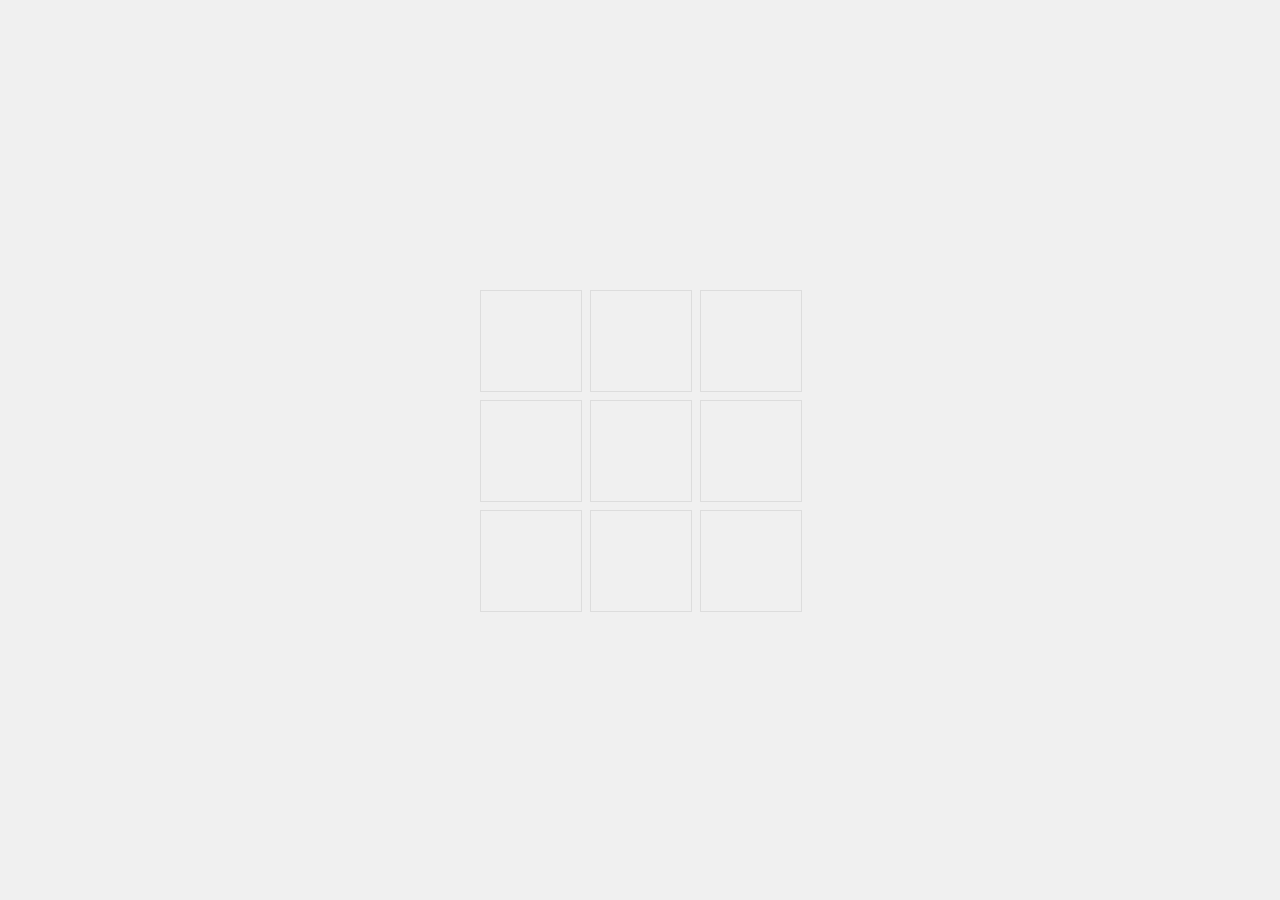
==== index.html @ a3029e69 "Rename xoxo.html to index.html" ====
<!DOCTYPE html>
<html lang="en">
<head>
    <meta charset="UTF-8">
    <meta name="viewport" content="width=device-width, initial-scale=1.0">
    <title>XOXO Game</title>
    <style>
        body {
            font-family: Arial, sans-serif;
            display: flex;
            justify-content: center;
            align-items: center;
            height: 100vh;
            margin: 0;
            background-color: #f0f0f0;
        }
        .game {
            display: grid;
            grid-template-columns: repeat(3, 100px);
            grid-template-rows: repeat(3, 100px);
            gap: 10px;
        }
        .box {
            display: flex;
            justify-content: center;
            align-items: center;
            width: 100px;
            height: 100px;
            font-size: 24px;
            font-weight: bold;
            cursor: pointer;
            border: 1px solid #ddd;
            transition: background-color 0.3s;
        }
        .box:hover {
            background-color: #e0e0e0;
        }
    </style>
</head>
<body>
    <div class="game"></div>
    <script>
        const game = document.querySelector('.game');
        let player = 'X';
        let moves = 0;

        function drawBoard() {
            for (let i = 0; i < 9; i++) {
                const box = document.createElement('div');
                box.classList.add('box');
                box.setAttribute('id', `box${i + 1}`);
                box.addEventListener('click', handleMove);
                game.appendChild(box);
            }
        }

        function handleMove(e) {
            const box = e.target;
            if (box.textContent === '') {
                box.textContent = player;
                moves++;
                checkWinner();
                player = player === 'X' ? 'O' : 'X';
            }
        }

        function checkWinner() {
            const lines = [
                [0, 1, 2],
                [3, 4, 5],
                [6, 7, 8],
                [0, 3, 6],
                [1, 4, 7],
                [2, 5, 8],
                [0, 4, 8],
                [2, 4, 6]
            ];

            for (let line of lines) {
                const [a, b, c] = line;
                const boxA = document.getElementById(`box${a + 1}`);
                const boxB = document.getElementById(`box${b + 1}`);
                const boxC = document.getElementById(`box${c + 1}`);

                if (boxA.textContent && boxA.textContent === boxB.textContent && boxA.textContent === boxC.textContent) {
                    alert(`Player ${boxA.textContent} wins!`);
                    game.style.pointerEvents = 'none';
                    break;
                }
            }

            if (moves === 9) {
                alert('It\'s a tie!');
                game.style.pointerEvents = 'none';
            }
        }

        drawBoard();
    </script>
</body>
</html>
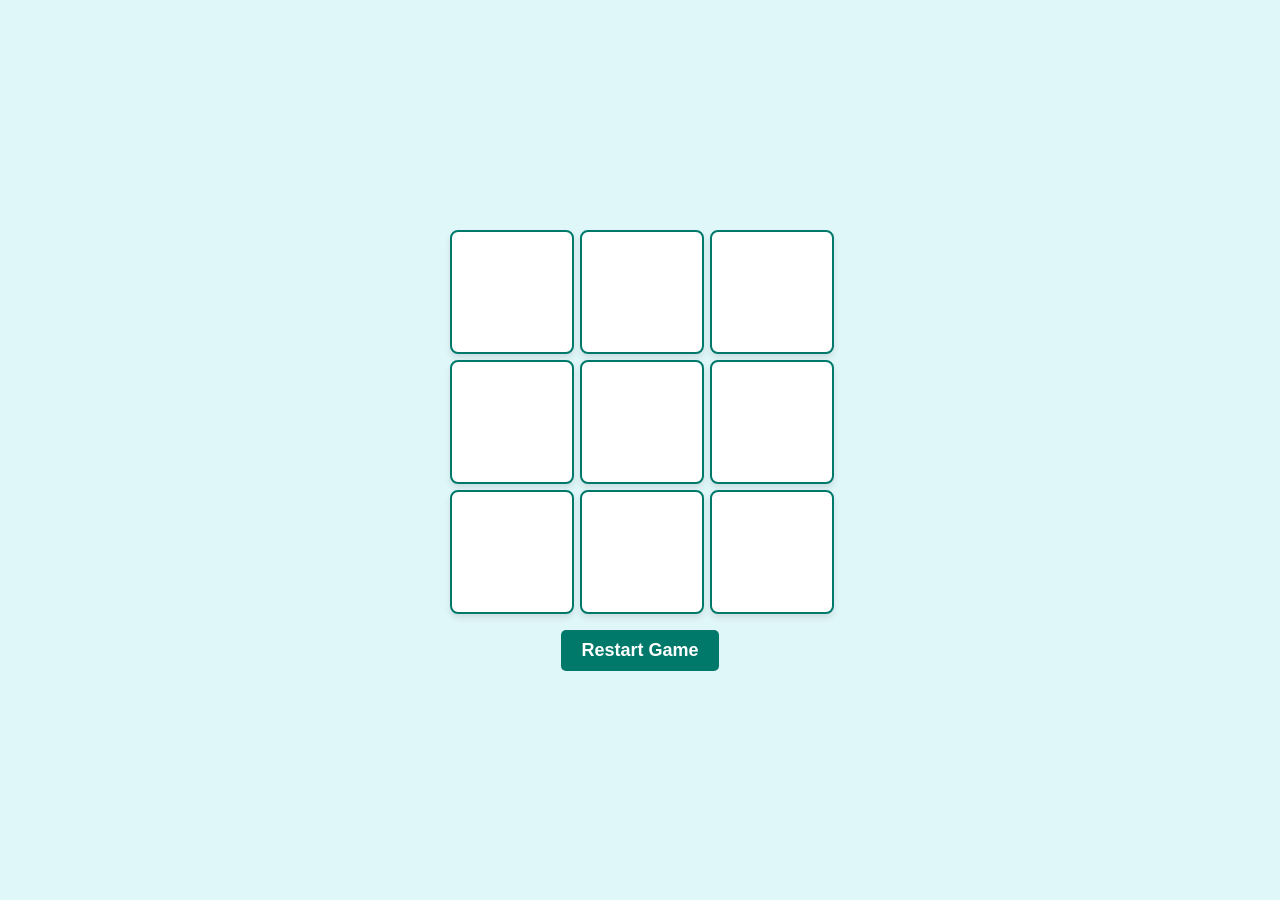
==== commit 5f8addd7: "edit and modify" ====
--- a/index.html
+++ b/index.html
@@ -8,37 +8,61 @@
         body {
             font-family: Arial, sans-serif;
             display: flex;
+            flex-direction: column;
             justify-content: center;
             align-items: center;
             height: 100vh;
             margin: 0;
-            background-color: #f0f0f0;
+            background-color: #e0f7fa;
         }
         .game {
             display: grid;
-            grid-template-columns: repeat(3, 100px);
-            grid-template-rows: repeat(3, 100px);
+            grid-template-columns: repeat(3, 120px);
+            grid-template-rows: repeat(3, 120px);
             gap: 10px;
+            margin-bottom: 20px;
         }
         .box {
             display: flex;
             justify-content: center;
             align-items: center;
-            width: 100px;
-            height: 100px;
-            font-size: 24px;
+            width: 120px;
+            height: 120px;
+            font-size: 48px;
             font-weight: bold;
             cursor: pointer;
-            border: 1px solid #ddd;
+            border: 2px solid #00796b;
+            background-color: #ffffff;
+            border-radius: 8px;
+            transition: background-color 0.3s, transform 0.3s;
+            box-shadow: 0 4px 6px rgba(0, 0, 0, 0.1);
+        }
+        .box:hover {
+            background-color: #b2dfdb;
+            transform: scale(1.05);
+        }
+        .box:active {
+            transform: scale(0.95);
+        }
+        .restart-btn {
+            padding: 10px 20px;
+            font-size: 18px;
+            font-weight: bold;
+            color: #ffffff;
+            background-color: #00796b;
+            border: none;
+            border-radius: 5px;
+            cursor: pointer;
             transition: background-color 0.3s;
         }
-        .box:hover {
-            background-color: #e0e0e0;
+        .restart-btn:hover {
+            background-color: #004d40;
         }
     </style>
 </head>
 <body>
     <div class="game"></div>
+    <button class="restart-btn" onclick="restartGame()">Restart Game</button>
     <script>
         const game = document.querySelector('.game');
         let player = 'X';
@@ -85,7 +109,7 @@
                 if (boxA.textContent && boxA.textContent === boxB.textContent && boxA.textContent === boxC.textContent) {
                     alert(`Player ${boxA.textContent} wins!`);
                     game.style.pointerEvents = 'none';
-                    break;
+                    return;
                 }
             }
 
@@ -95,6 +119,14 @@
             }
         }
 
+        function restartGame() {
+            const boxes = document.querySelectorAll('.box');
+            boxes.forEach(box => box.textContent = '');
+            game.style.pointerEvents = 'auto';
+            moves = 0;
+            player = 'X';
+        }
+
         drawBoard();
     </script>
 </body>
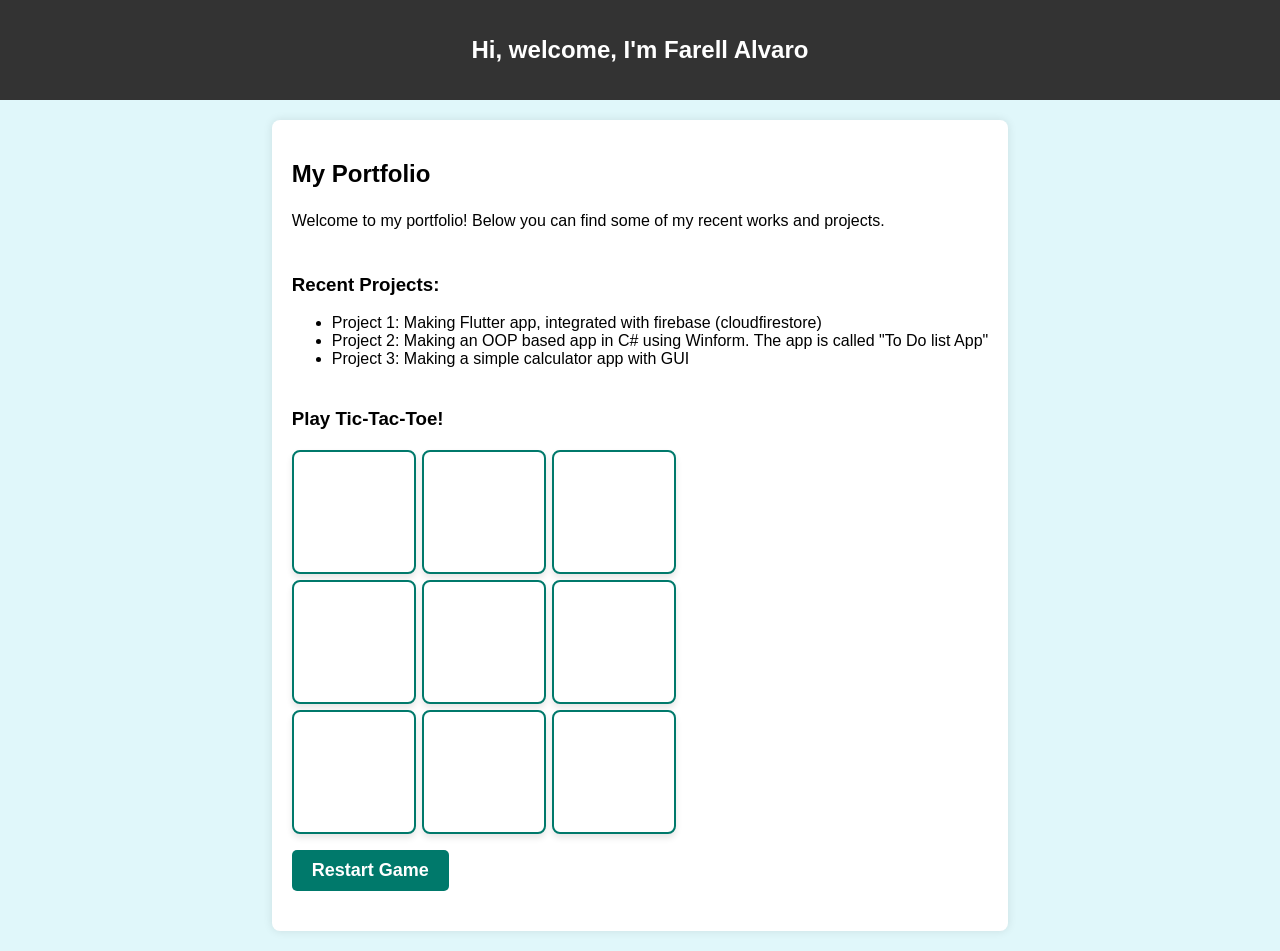
==== commit 9a2867f1: "Update index.html" ====
--- a/index.html
+++ b/index.html
@@ -1,27 +1,61 @@
 <!DOCTYPE html>
 <html lang="en">
+
 <head>
     <meta charset="UTF-8">
     <meta name="viewport" content="width=device-width, initial-scale=1.0">
-    <title>XOXO Game</title>
+    <title>Portofolio Farell Alvaro - Github.io</title>
     <style>
         body {
             font-family: Arial, sans-serif;
+            background-color: #e0f7fa;
+            margin: 0;
+            padding: 0;
             display: flex;
             flex-direction: column;
+            align-items: center;
             justify-content: center;
-            align-items: center;
-            height: 100vh;
-            margin: 0;
-            background-color: #e0f7fa;
+            min-height: 100vh;
         }
+
+        header {
+            background-color: #333;
+            color: #fff;
+            width: 100%;
+            text-align: center;
+            padding: 20px 0;
+        }
+
+        .container {
+            max-width: 800px;
+            margin: 20px auto;
+            padding: 20px;
+            background-color: #fff;
+            border-radius: 8px;
+            box-shadow: 0 0 10px rgba(0, 0, 0, 0.1);
+        }
+
+        h1 {
+            font-size: 24px;
+        }
+
+        p {
+            font-size: 16px;
+            line-height: 1.6;
+        }
+
+        h3 {
+            margin-top: 40px;
+        }
+
         .game {
             display: grid;
             grid-template-columns: repeat(3, 120px);
             grid-template-rows: repeat(3, 120px);
             gap: 10px;
-            margin-bottom: 20px;
+            margin: 20px 0;
         }
+
         .box {
             display: flex;
             justify-content: center;
@@ -37,13 +71,16 @@
             transition: background-color 0.3s, transform 0.3s;
             box-shadow: 0 4px 6px rgba(0, 0, 0, 0.1);
         }
+
         .box:hover {
             background-color: #b2dfdb;
             transform: scale(1.05);
         }
+
         .box:active {
             transform: scale(0.95);
         }
+
         .restart-btn {
             padding: 10px 20px;
             font-size: 18px;
@@ -54,15 +91,36 @@
             border-radius: 5px;
             cursor: pointer;
             transition: background-color 0.3s;
+            margin-bottom: 20px;
         }
+
         .restart-btn:hover {
             background-color: #004d40;
         }
     </style>
 </head>
+
 <body>
-    <div class="game"></div>
-    <button class="restart-btn" onclick="restartGame()">Restart Game</button>
+    <header>
+        <h1>Hi, welcome, I'm Farell Alvaro</h1>
+    </header>
+
+    <div class="container">
+        <h2>My Portfolio</h2>
+        <p>Welcome to my portfolio! Below you can find some of my recent works and projects.</p>
+        <h3>Recent Projects:</h3>
+        <ul>
+            <li>Project 1: Making Flutter app, integrated with firebase (cloudfirestore)</li>
+            <li>Project 2: Making an OOP based app in C# using Winform. The app is called "To Do list App"</li>
+            <li>Project 3: Making a simple calculator app with GUI</li>
+            <!-- Add more projects as needed -->
+        </ul>
+
+        <h3>Play Tic-Tac-Toe!</h3>
+        <div class="game"></div>
+        <button class="restart-btn" onclick="restartGame()">Restart Game</button>
+    </div>
+
     <script>
         const game = document.querySelector('.game');
         let player = 'X';
@@ -130,4 +188,5 @@
         drawBoard();
     </script>
 </body>
+
 </html>
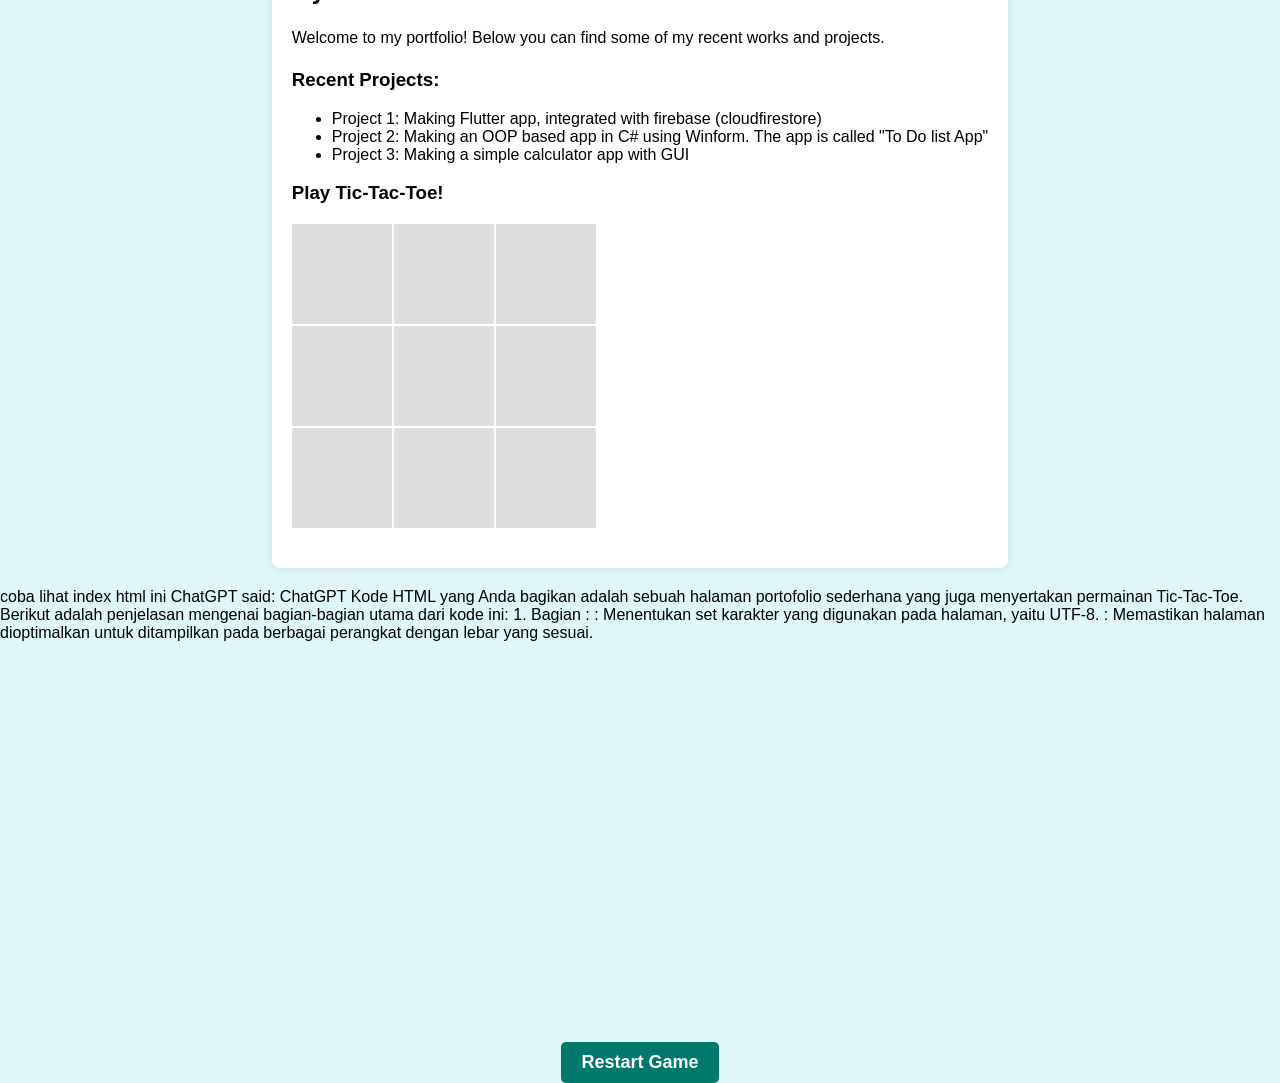
==== commit d4758812: "Update index.html" ====
--- a/index.html
+++ b/index.html
@@ -1,61 +1,200 @@
 <!DOCTYPE html>
 <html lang="en">
-
 <head>
     <meta charset="UTF-8">
     <meta name="viewport" content="width=device-width, initial-scale=1.0">
-    <title>Portofolio Farell Alvaro - Github.io</title>
+    <title>Portofolio Farell Alvaro</title>
     <style>
         body {
             font-family: Arial, sans-serif;
-            background-color: #e0f7fa;
             margin: 0;
             padding: 0;
-            display: flex;
-            flex-direction: column;
-            align-items: center;
-            justify-content: center;
-            min-height: 100vh;
-        }
-
+            background-color: #f0f0f0;
+        }
         header {
             background-color: #333;
             color: #fff;
-            width: 100%;
             text-align: center;
             padding: 20px 0;
         }
-
         .container {
             max-width: 800px;
             margin: 20px auto;
             padding: 20px;
             background-color: #fff;
             border-radius: 8px;
-            box-shadow: 0 0 10px rgba(0, 0, 0, 0.1);
-        }
-
+            box-shadow: 0 0 10px rgba(0,0,0,0.1);
+        }
         h1 {
             font-size: 24px;
         }
-
         p {
             font-size: 16px;
             line-height: 1.6;
         }
-
-        h3 {
-            margin-top: 40px;
-        }
-
+        #board {
+            display: grid;
+            grid-template-columns: repeat(3, 100px);
+            grid-gap: 2px;
+            margin: 20px auto;
+        }
+        .cell {
+            width: 100px;
+            height: 100px;
+            background-color: #ddd;
+            display: flex;
+            justify-content: center;
+            align-items: center;
+            font-size: 36px;
+            cursor: pointer;
+        }
+        .cell:hover {
+            background-color: #ccc;
+        }
+    </style>
+</head>
+<body>
+    <header>
+        <h1>Hi, welcome, I'm Farell Alvaro</h1>
+    </header>
+    <div class="container">
+        <h2>My Portfolio</h2>
+        <p>Welcome to my portfolio! Below you can find some of my recent works and projects.</p>
+        <h3>Recent Projects:</h3>
+        <ul>
+            <li>Project 1: Making Flutter app, integrated with firebase (cloudfirestore)</li>
+            <li>Project 2: Making an OOP based app in C# using Winform. The app is called "To Do list App"</li>
+            <li>Project 3: Making a simple calculator app with GUI</li>
+            <!-- Add more projects as needed -->
+        </ul>
+        <h3>Play Tic-Tac-Toe!</h3>
+        <div id="board">
+            <div class="cell" onclick="move(0)"></div>
+            <div class="cell" onclick="move(1)"></div>
+            <div class="cell" onclick="move(2)"></div>
+            <div class="cell" onclick="move(3)"></div>
+            <div class="cell" onclick="move(4)"></div>
+            <div class="cell" onclick="move(5)"></div>
+            <div class="cell" onclick="move(6)"></div>
+            <div class="cell" onclick="move(7)"></div>
+            <div class="cell" onclick="move(8)"></div>
+        </div>
+    </div>
+
+    <script>
+        let currentPlayer = 'X';
+        let cells = document.querySelectorAll('.cell');
+        let gameOver = false;
+
+        function move(cellIndex) {
+            if (!gameOver && !cells[cellIndex].innerHTML) {
+                cells[cellIndex].innerHTML = currentPlayer;
+                if (checkWinner(currentPlayer)) {
+                    gameOver = true;
+                    setTimeout(() => {
+                        alert(currentPlayer + " wins!");
+                        resetBoard();
+                    }, 100);
+                    return;
+                }
+                if (checkDraw()) {
+                    gameOver = true;
+                    setTimeout(() => {
+                        alert("It's a draw!");
+                        resetBoard();
+                    }, 100);
+                    return;
+                }
+                currentPlayer = currentPlayer === 'X' ? 'O' : 'X';
+            }
+        }
+
+        function checkWinner(player) {
+            const winningCombinations = [
+                [0, 1, 2],
+                [3, 4, 5],
+                [6, 7, 8],
+                [0, 3, 6],
+                [1, 4, 7],
+                [2, 5, 8],
+                [0, 4, 8],
+                [2, 4, 6]
+            ];
+            return winningCombinations.some(combination => {
+                return combination.every(index => cells[index].innerHTML === player);
+            });
+        }
+
+        function checkDraw() {
+            return [...cells].every(cell => cell.innerHTML !== '');
+        }
+
+        function resetBoard() {
+            cells.forEach(cell => {
+                cell.innerHTML = '';
+            });
+            currentPlayer = 'X';
+            gameOver = false;
+        }
+    </script>
+</body>
+</html>
+ coba lihat index html ini
+ChatGPT said:
+ChatGPT
+Kode HTML yang Anda bagikan adalah sebuah halaman portofolio sederhana yang juga menyertakan permainan Tic-Tac-Toe. Berikut adalah penjelasan mengenai bagian-bagian utama dari kode ini:
+
+1. Bagian <head>:
+<meta charset="UTF-8">: Menentukan set karakter yang digunakan pada halaman, yaitu UTF-8.
+<meta name="viewport" content="width=device-width, initial-scale=1.0">: Memastikan halaman dioptimalkan untuk ditampilkan pada berbagai perangkat dengan lebar yang sesuai.
+<title>: Menetapkan judul dari halaman yang akan ditampilkan pada tab browser.
+<style>: Bagian ini mengandung CSS yang digunakan untuk mendesain tampilan halaman.
+2. Bagian <body>:
+<header>: Menampilkan judul utama halaman. Bagian ini memiliki latar belakang berwarna gelap (#333) dengan teks berwarna putih.
+<div class="container">: Wadah utama untuk konten portofolio, termasuk proyek-proyek terbaru dan permainan Tic-Tac-Toe.
+<h2> dan <h3>: Menampilkan subjudul dan daftar proyek.
+<p>: Menyediakan paragraf teks untuk mendeskripsikan konten halaman.
+<ul>: Digunakan untuk menampilkan daftar proyek yang telah diselesaikan.
+<div id="board">: Wadah untuk papan Tic-Tac-Toe. Papan ini terdiri dari 9 sel yang diatur menggunakan CSS Grid.
+3. Bagian Tic-Tac-Toe (JavaScript):
+Variabel dan Fungsi:
+let currentPlayer = 'X';: Menetapkan pemain saat ini (X atau O).
+let cells = document.querySelectorAll('.cell');: Mengambil semua elemen sel dalam papan Tic-Tac-Toe.
+let gameOver = false;: Menandai apakah permainan sudah selesai.
+function move(cellIndex): Mengatur logika ketika pemain melakukan gerakan. Jika tidak ada pemenang atau permainan tidak berakhir seri, pemain berganti giliran.
+function checkWinner(player): Mengecek apakah ada kombinasi pemenang yang terbentuk oleh pemain saat ini.
+function checkDraw(): Mengecek apakah semua sel sudah terisi tanpa ada pemenang, yang berarti permainan berakhir seri.
+function resetBoard(): Mengatur ulang papan setelah permainan berakhir.
+Kesimpulan:
+Portofolio: Halaman ini memuat bagian untuk memperkenalkan diri dan menampilkan proyek-proyek terbaru.
+Tic-Tac-Toe: Menyediakan interaksi permainan sederhana di dalam halaman yang memungkinkan pengguna untuk bermain Tic-Tac-Toe secara langsung.
+Secara keseluruhan, kode HTML ini sudah berfungsi dengan baik untuk membuat portofolio pribadi dengan tambahan interaktif berupa permainan Tic-Tac-Toe. Jika ada yang ingin dioptimalkan atau ditambahkan, Anda bisa menyesuaikan gaya CSS, memperbaiki logika permainan, atau menambahkan fitur lain seperti animasi atau lebih banyak proyek.
+
+You said:
+<!DOCTYPE html>
+<html lang="en">
+<head>
+    <meta charset="UTF-8">
+    <meta name="viewport" content="width=device-width, initial-scale=1.0">
+    <title>FarellAlva - Github.io</title>
+    <style>
+        body {
+            font-family: Arial, sans-serif;
+            display: flex;
+            flex-direction: column;
+            justify-content: center;
+            align-items: center;
+            height: 100vh;
+            margin: 0;
+            background-color: #e0f7fa;
+        }
         .game {
             display: grid;
             grid-template-columns: repeat(3, 120px);
             grid-template-rows: repeat(3, 120px);
             gap: 10px;
-            margin: 20px 0;
-        }
-
+            margin-bottom: 20px;
+        }
         .box {
             display: flex;
             justify-content: center;
@@ -71,16 +210,13 @@
             transition: background-color 0.3s, transform 0.3s;
             box-shadow: 0 4px 6px rgba(0, 0, 0, 0.1);
         }
-
         .box:hover {
             background-color: #b2dfdb;
             transform: scale(1.05);
         }
-
         .box:active {
             transform: scale(0.95);
         }
-
         .restart-btn {
             padding: 10px 20px;
             font-size: 18px;
@@ -91,36 +227,15 @@
             border-radius: 5px;
             cursor: pointer;
             transition: background-color 0.3s;
-            margin-bottom: 20px;
-        }
-
+        }
         .restart-btn:hover {
             background-color: #004d40;
         }
     </style>
 </head>
-
 <body>
-    <header>
-        <h1>Hi, welcome, I'm Farell Alvaro</h1>
-    </header>
-
-    <div class="container">
-        <h2>My Portfolio</h2>
-        <p>Welcome to my portfolio! Below you can find some of my recent works and projects.</p>
-        <h3>Recent Projects:</h3>
-        <ul>
-            <li>Project 1: Making Flutter app, integrated with firebase (cloudfirestore)</li>
-            <li>Project 2: Making an OOP based app in C# using Winform. The app is called "To Do list App"</li>
-            <li>Project 3: Making a simple calculator app with GUI</li>
-            <!-- Add more projects as needed -->
-        </ul>
-
-        <h3>Play Tic-Tac-Toe!</h3>
-        <div class="game"></div>
-        <button class="restart-btn" onclick="restartGame()">Restart Game</button>
-    </div>
-
+    <div class="game"></div>
+    <button class="restart-btn" onclick="restartGame()">Restart Game</button>
     <script>
         const game = document.querySelector('.game');
         let player = 'X';
@@ -130,7 +245,7 @@
             for (let i = 0; i < 9; i++) {
                 const box = document.createElement('div');
                 box.classList.add('box');
-                box.setAttribute('id', `box${i + 1}`);
+                box.setAttribute('id', box${i + 1});
                 box.addEventListener('click', handleMove);
                 game.appendChild(box);
             }
@@ -160,12 +275,12 @@
 
             for (let line of lines) {
                 const [a, b, c] = line;
-                const boxA = document.getElementById(`box${a + 1}`);
-                const boxB = document.getElementById(`box${b + 1}`);
-                const boxC = document.getElementById(`box${c + 1}`);
+                const boxA = document.getElementById(box${a + 1});
+                const boxB = document.getElementById(box${b + 1});
+                const boxC = document.getElementById(box${c + 1});
 
                 if (boxA.textContent && boxA.textContent === boxB.textContent && boxA.textContent === boxC.textContent) {
-                    alert(`Player ${boxA.textContent} wins!`);
+                    alert(Player ${boxA.textContent} wins!);
                     game.style.pointerEvents = 'none';
                     return;
                 }
@@ -188,5 +303,4 @@
         drawBoard();
     </script>
 </body>
-
 </html>
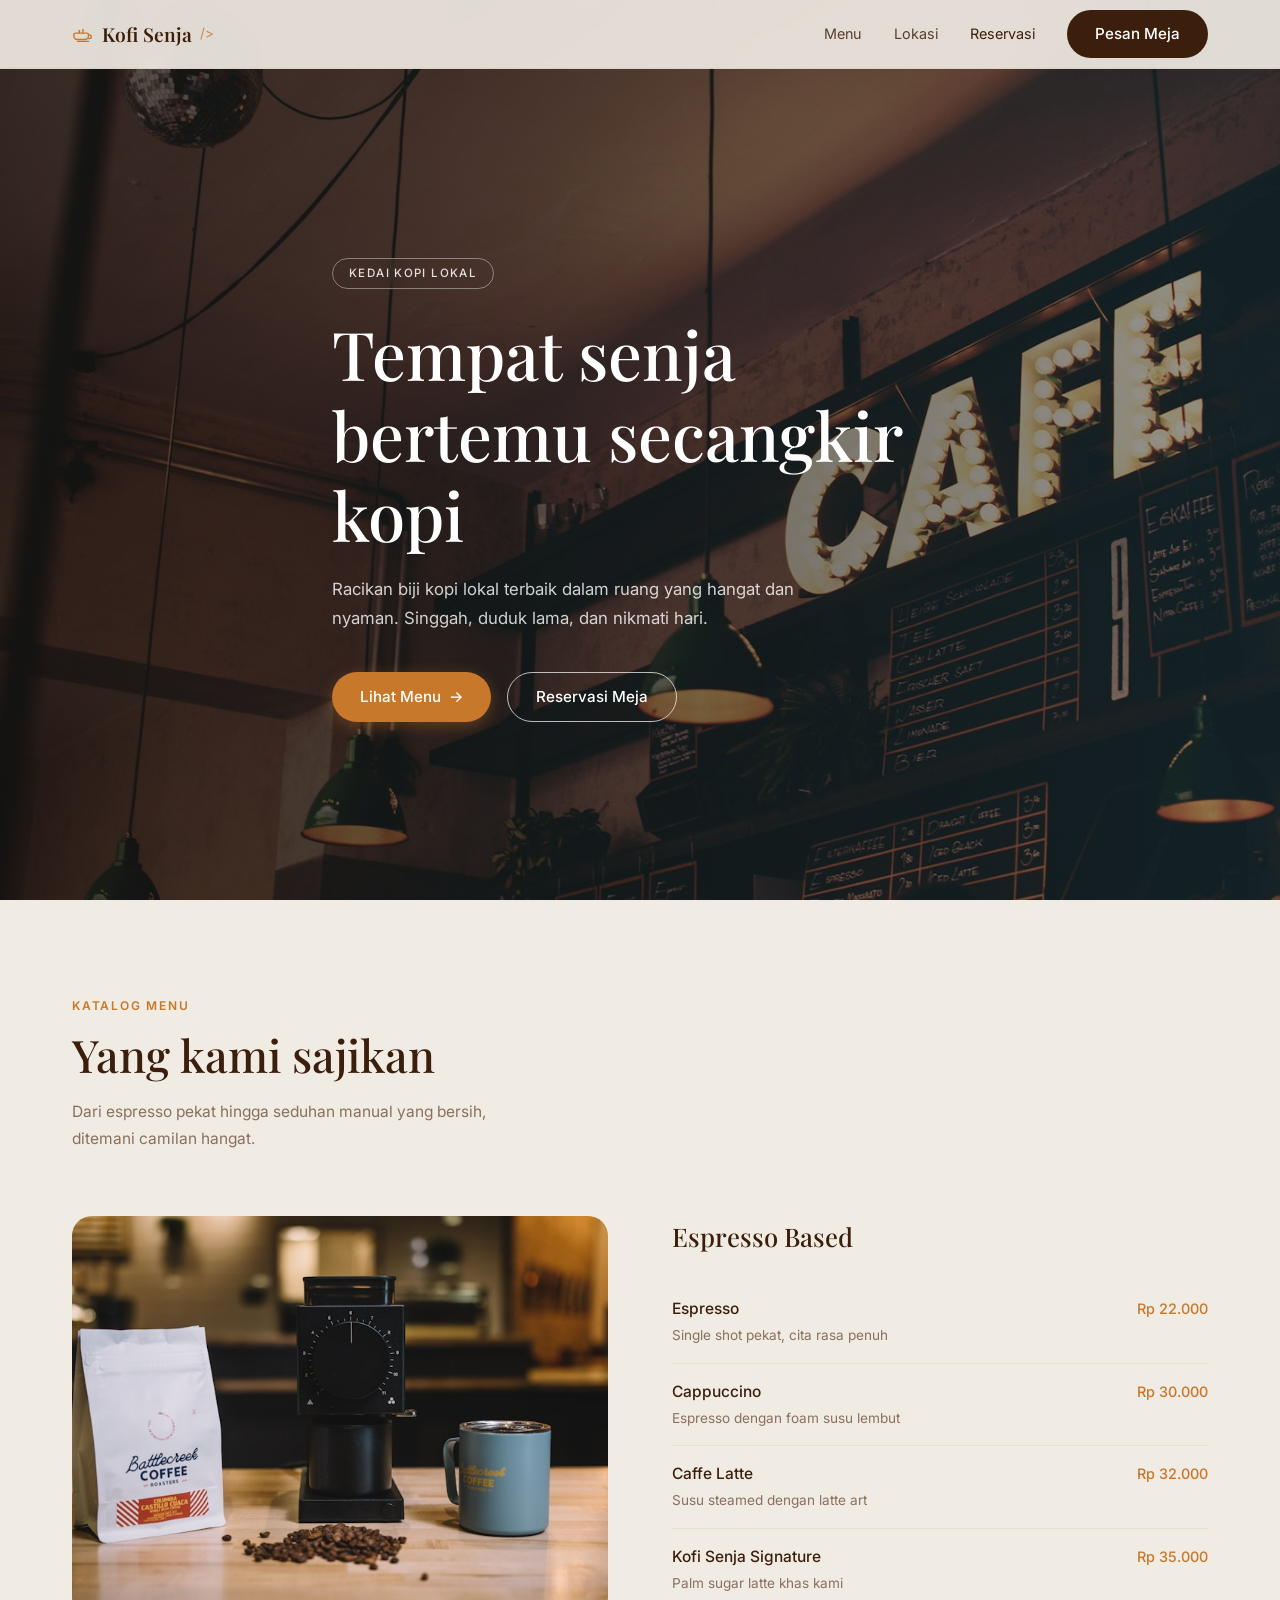
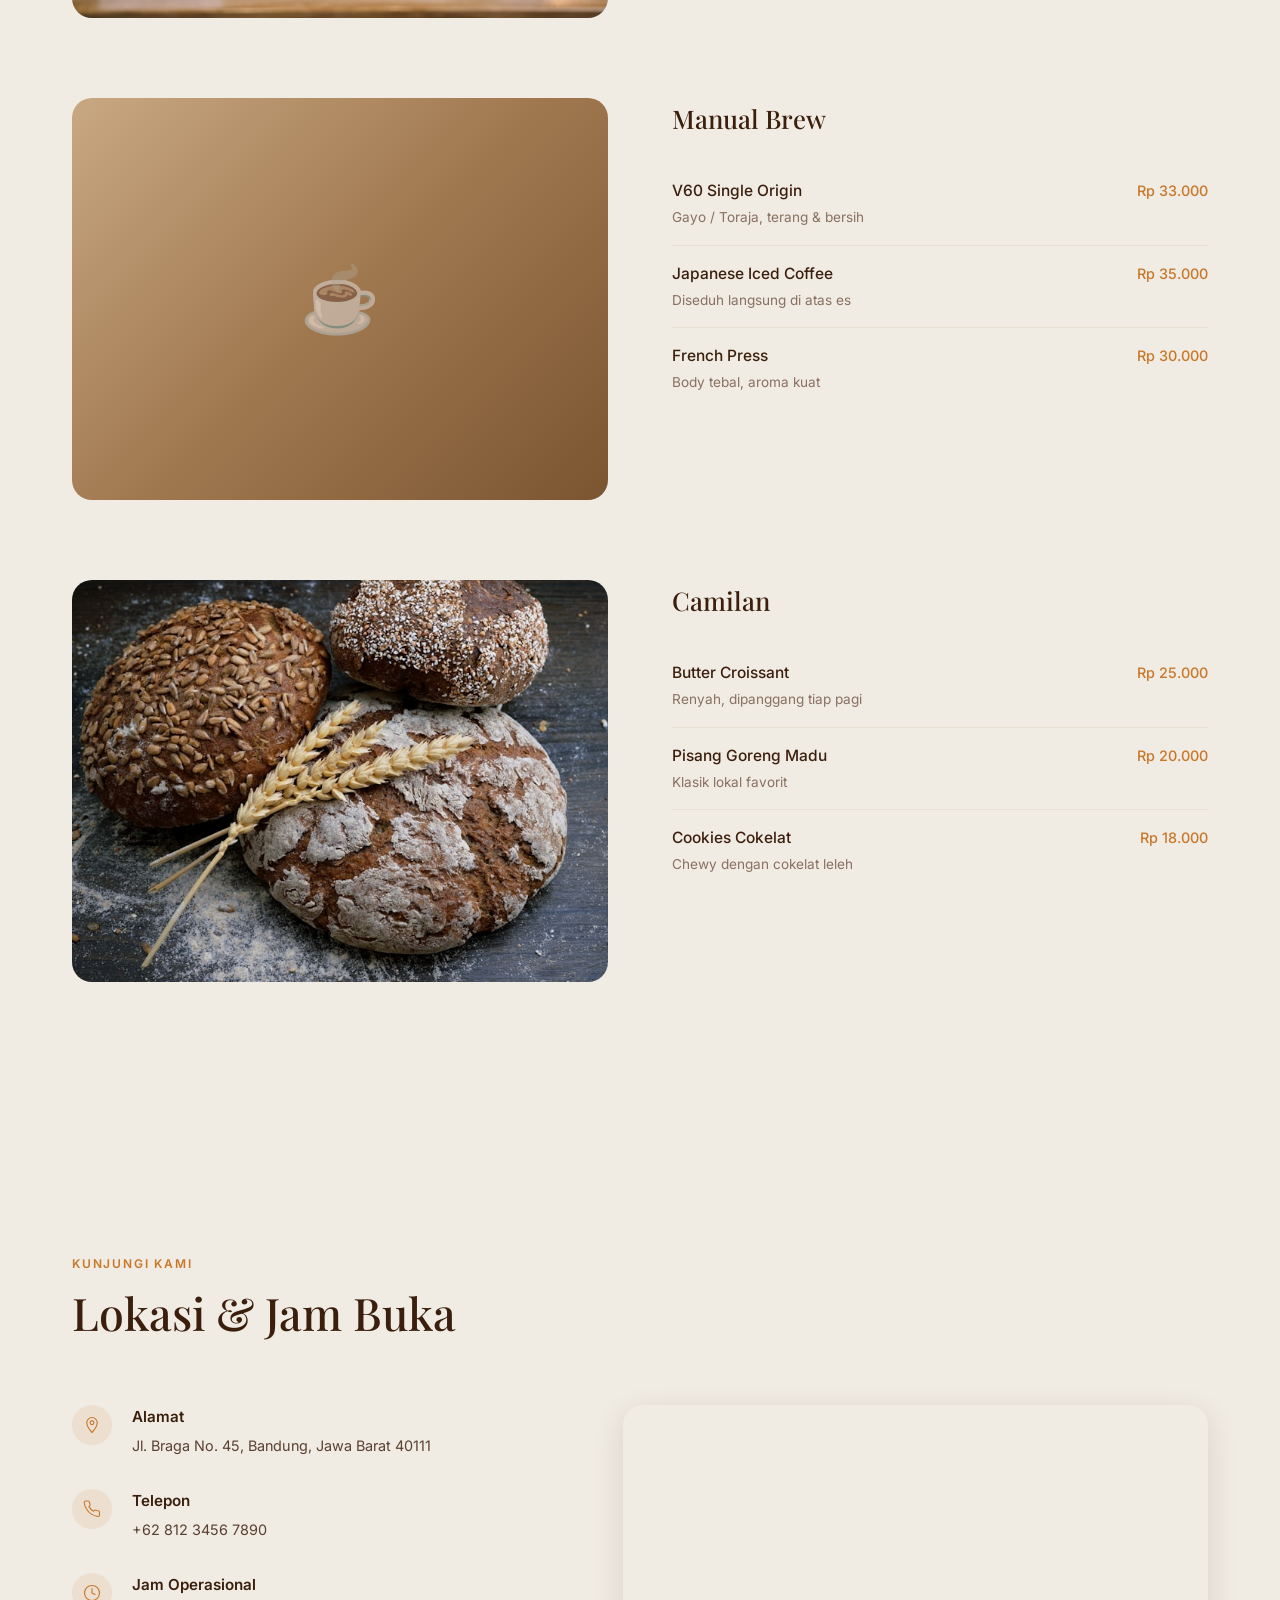
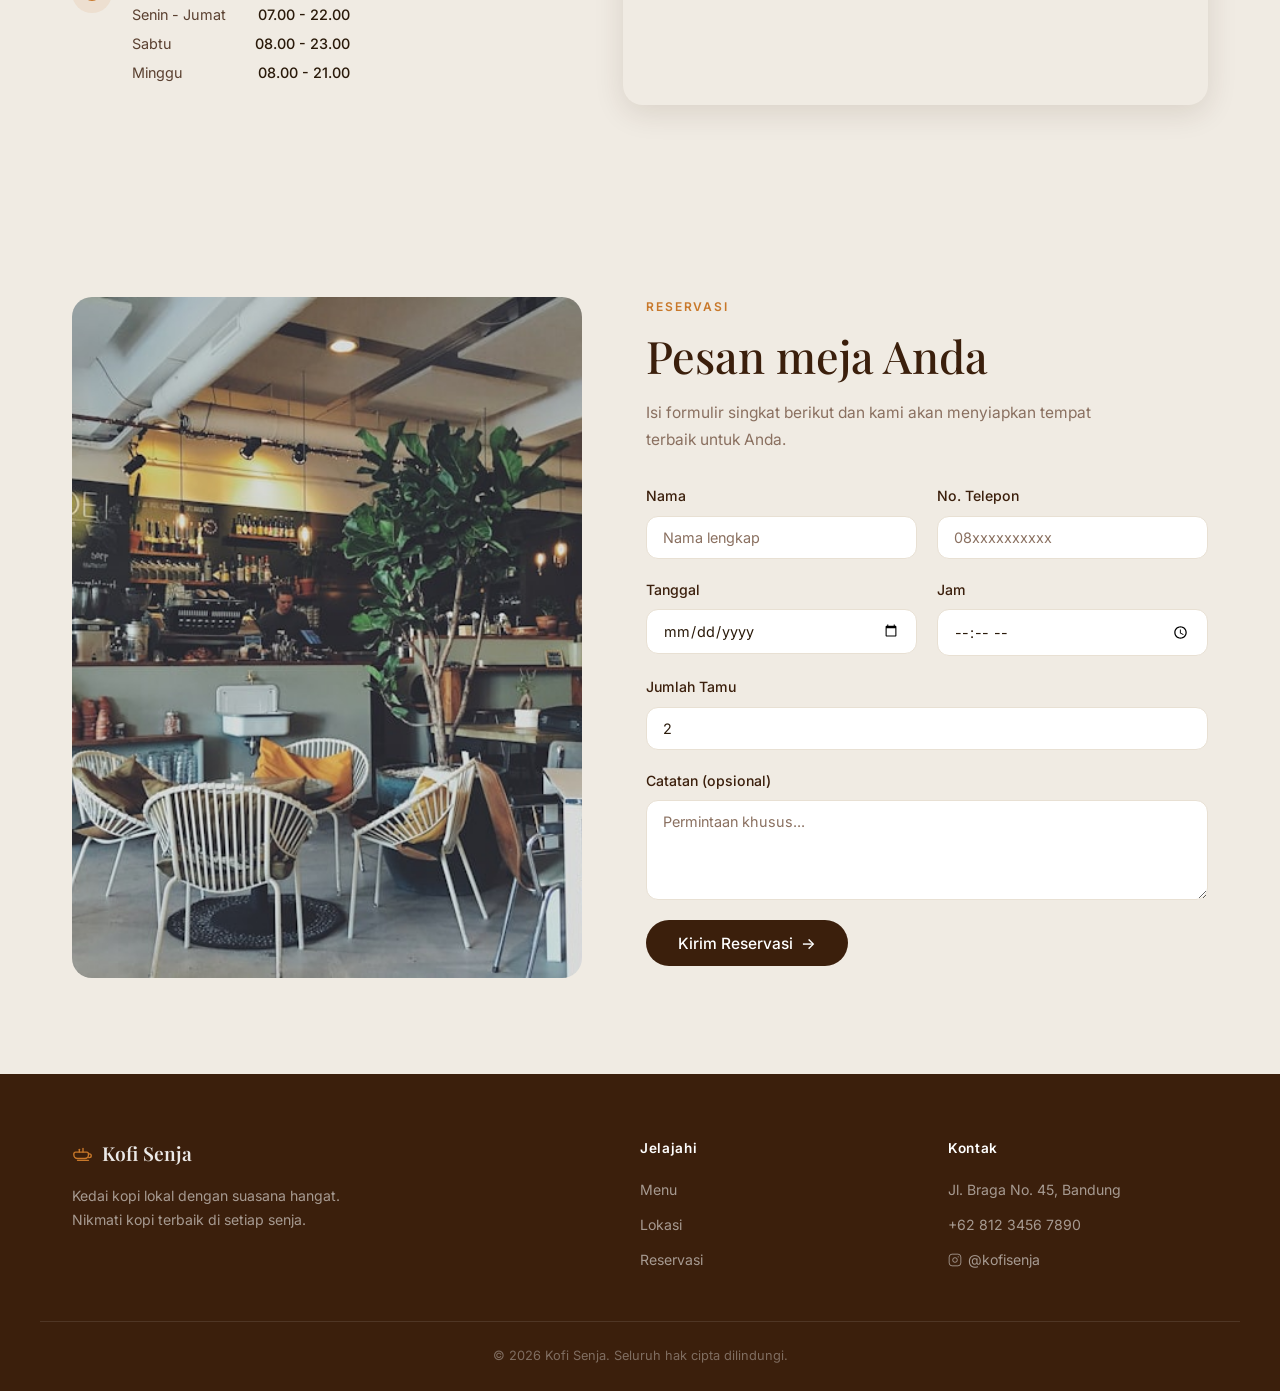
==== commit aaaebc9a: "dones" ====
--- a/index.html
+++ b/index.html
@@ -1,306 +1,375 @@
 <!DOCTYPE html>
-<html lang="en">
+<html lang="id">
 <head>
-    <meta charset="UTF-8">
-    <meta name="viewport" content="width=device-width, initial-scale=1.0">
-    <title>Portofolio Farell Alvaro</title>
-    <style>
-        body {
-            font-family: Arial, sans-serif;
-            margin: 0;
-            padding: 0;
-            background-color: #f0f0f0;
-        }
-        header {
-            background-color: #333;
-            color: #fff;
-            text-align: center;
-            padding: 20px 0;
-        }
-        .container {
-            max-width: 800px;
-            margin: 20px auto;
-            padding: 20px;
-            background-color: #fff;
-            border-radius: 8px;
-            box-shadow: 0 0 10px rgba(0,0,0,0.1);
-        }
-        h1 {
-            font-size: 24px;
-        }
-        p {
-            font-size: 16px;
-            line-height: 1.6;
-        }
-        #board {
-            display: grid;
-            grid-template-columns: repeat(3, 100px);
-            grid-gap: 2px;
-            margin: 20px auto;
-        }
-        .cell {
-            width: 100px;
-            height: 100px;
-            background-color: #ddd;
-            display: flex;
-            justify-content: center;
-            align-items: center;
-            font-size: 36px;
-            cursor: pointer;
-        }
-        .cell:hover {
-            background-color: #ccc;
-        }
-    </style>
+  <meta charset="UTF-8" />
+  <meta name="viewport" content="width=device-width, initial-scale=1.0" />
+  <title>Kofi Senja — Kedai Kopi Lokal Bandung</title>
+  <meta name="description" content="Kofi Senja adalah kedai kopi lokal di Bandung dengan racikan biji kopi terbaik dalam suasana hangat dan nyaman. Singgah, duduk lama, dan nikmati hari." />
+  <meta name="keywords" content="kofi senja, kedai kopi bandung, kopi lokal, espresso, manual brew, braga bandung" />
+  <link rel="preconnect" href="https://fonts.googleapis.com" />
+  <link rel="preconnect" href="https://fonts.gstatic.com" crossorigin />
+  <link href="https://fonts.googleapis.com/css2?family=Playfair+Display:ital,wght@0,400;0,500;0,600;0,700;1,400&family=Inter:wght@300;400;500;600&display=swap" rel="stylesheet" />
+  <link rel="stylesheet" href="style.css" />
 </head>
 <body>
-    <header>
-        <h1>Hi, welcome, I'm Farell Alvaro</h1>
-    </header>
+
+  <!-- ===== NAVBAR ===== -->
+  <header id="navbar" class="navbar">
+    <div class="container navbar-inner">
+      <a href="#" class="brand" id="brand-logo">
+        <svg class="brand-icon" viewBox="0 0 24 24" fill="none" xmlns="http://www.w3.org/2000/svg">
+          <path d="M4 11h12a2 2 0 0 1 2 2v1a4 4 0 0 1-4 4H6a4 4 0 0 1-4-4v-1a2 2 0 0 1 2-2z" stroke="currentColor" stroke-width="1.5" stroke-linecap="round" stroke-linejoin="round"/>
+          <path d="M18 13h1a2 2 0 0 1 0 4h-1" stroke="currentColor" stroke-width="1.5" stroke-linecap="round" stroke-linejoin="round"/>
+          <path d="M8 11V8" stroke="currentColor" stroke-width="1.5" stroke-linecap="round"/>
+          <path d="M12 11V7" stroke="currentColor" stroke-width="1.5" stroke-linecap="round"/>
+          <path d="M6 20h12" stroke="currentColor" stroke-width="1.5" stroke-linecap="round"/>
+        </svg>
+        <span>Kofi Senja</span>
+        <span class="brand-slash">/&gt;</span>
+      </a>
+
+      <!-- Desktop Nav -->
+      <nav class="nav-links" id="nav-desktop">
+        <a href="#menu" class="nav-link" id="nav-menu">Menu</a>
+        <a href="#lokasi" class="nav-link" id="nav-lokasi">Lokasi</a>
+        <a href="#reservasi" class="nav-link" id="nav-reservasi">Reservasi</a>
+        <a href="#reservasi" class="btn btn-primary-dark" id="nav-cta">Pesan Meja</a>
+      </nav>
+
+      <!-- Mobile Hamburger -->
+      <button class="hamburger" id="hamburger-btn" aria-label="Toggle Menu">
+        <span></span><span></span><span></span>
+      </button>
+    </div>
+
+    <!-- Mobile Menu -->
+    <div class="mobile-menu" id="mobile-menu">
+      <a href="#menu" class="mobile-nav-link" id="mob-menu">Menu</a>
+      <a href="#lokasi" class="mobile-nav-link" id="mob-lokasi">Lokasi</a>
+      <a href="#reservasi" class="mobile-nav-link" id="mob-reservasi">Reservasi</a>
+      <a href="#reservasi" class="btn btn-primary-dark mobile-cta" id="mob-cta">Pesan Meja</a>
+    </div>
+  </header>
+
+  <!-- ===== HERO ===== -->
+  <section id="hero" class="hero">
+    <div class="hero-overlay"></div>
+    <div class="hero-img-bg"></div>
+    <div class="container hero-content">
+      <div class="hero-badge">KEDAI KOPI LOKAL</div>
+      <h1 class="hero-title">Tempat senja bertemu secangkir kopi</h1>
+      <p class="hero-desc">Racikan biji kopi lokal terbaik dalam ruang yang hangat dan nyaman. Singgah, duduk lama, dan nikmati hari.</p>
+      <div class="hero-actions">
+        <a href="#menu" class="btn btn-amber" id="hero-btn-menu">Lihat Menu &nbsp;→</a>
+        <a href="#reservasi" class="btn btn-outline-light" id="hero-btn-reservasi">Reservasi Meja</a>
+      </div>
+    </div>
+  </section>
+
+  <!-- ===== MENU ===== -->
+  <section id="menu" class="section section-cream">
     <div class="container">
-        <h2>My Portfolio</h2>
-        <p>Welcome to my portfolio! Below you can find some of my recent works and projects.</p>
-        <h3>Recent Projects:</h3>
-        <ul>
-            <li>Project 1: Making Flutter app, integrated with firebase (cloudfirestore)</li>
-            <li>Project 2: Making an OOP based app in C# using Winform. The app is called "To Do list App"</li>
-            <li>Project 3: Making a simple calculator app with GUI</li>
-            <!-- Add more projects as needed -->
+      <div class="section-header">
+        <span class="section-label">KATALOG MENU</span>
+        <h2 class="section-title">Yang kami sajikan</h2>
+        <p class="section-desc">Dari espresso pekat hingga seduhan manual yang bersih, ditemani camilan hangat.</p>
+      </div>
+
+      <!-- Espresso Based -->
+      <div class="menu-block" id="menu-espresso">
+        <div class="menu-image-col">
+          <div class="menu-img" id="img-espresso">
+            <img src="img/coffee-latte.jpg" alt="Espresso Based Coffee" loading="lazy" onerror="this.style.display='none'; this.parentElement.classList.add('img-fallback')" />
+          </div>
+        </div>
+        <div class="menu-list-col">
+          <h3 class="menu-category-title">Espresso Based</h3>
+          <ul class="menu-list">
+            <li class="menu-item">
+              <div class="menu-item-info">
+                <span class="menu-item-name">Espresso</span>
+                <span class="menu-item-desc">Single shot pekat, cita rasa penuh</span>
+              </div>
+              <span class="menu-item-price">Rp 22.000</span>
+            </li>
+            <li class="menu-item">
+              <div class="menu-item-info">
+                <span class="menu-item-name">Cappuccino</span>
+                <span class="menu-item-desc">Espresso dengan foam susu lembut</span>
+              </div>
+              <span class="menu-item-price">Rp 30.000</span>
+            </li>
+            <li class="menu-item">
+              <div class="menu-item-info">
+                <span class="menu-item-name">Caffe Latte</span>
+                <span class="menu-item-desc">Susu steamed dengan latte art</span>
+              </div>
+              <span class="menu-item-price">Rp 32.000</span>
+            </li>
+            <li class="menu-item">
+              <div class="menu-item-info">
+                <span class="menu-item-name">Kofi Senja Signature</span>
+                <span class="menu-item-desc">Palm sugar latte khas kami</span>
+              </div>
+              <span class="menu-item-price">Rp 35.000</span>
+            </li>
+          </ul>
+        </div>
+      </div>
+
+      <!-- Manual Brew -->
+      <div class="menu-block menu-block-reverse" id="menu-manual">
+        <div class="menu-list-col">
+          <h3 class="menu-category-title">Manual Brew</h3>
+          <ul class="menu-list">
+            <li class="menu-item">
+              <div class="menu-item-info">
+                <span class="menu-item-name">V60 Single Origin</span>
+                <span class="menu-item-desc">Gayo / Toraja, terang &amp; bersih</span>
+              </div>
+              <span class="menu-item-price">Rp 33.000</span>
+            </li>
+            <li class="menu-item">
+              <div class="menu-item-info">
+                <span class="menu-item-name">Japanese Iced Coffee</span>
+                <span class="menu-item-desc">Diseduh langsung di atas es</span>
+              </div>
+              <span class="menu-item-price">Rp 35.000</span>
+            </li>
+            <li class="menu-item">
+              <div class="menu-item-info">
+                <span class="menu-item-name">French Press</span>
+                <span class="menu-item-desc">Body tebal, aroma kuat</span>
+              </div>
+              <span class="menu-item-price">Rp 30.000</span>
+            </li>
+          </ul>
+        </div>
+        <div class="menu-image-col">
+          <div class="menu-img" id="img-manual">
+            <img src="img/manual-brew.jpg" alt="Manual Brew Coffee" loading="lazy" onerror="this.style.display='none'; this.parentElement.classList.add('img-fallback')" />
+          </div>
+        </div>
+      </div>
+
+      <!-- Camilan -->
+      <div class="menu-block" id="menu-camilan">
+        <div class="menu-image-col">
+          <div class="menu-img" id="img-camilan">
+            <img src="img/snacks.jpg" alt="Camilan" loading="lazy" onerror="this.style.display='none'; this.parentElement.classList.add('img-fallback')" />
+          </div>
+        </div>
+        <div class="menu-list-col">
+          <h3 class="menu-category-title">Camilan</h3>
+          <ul class="menu-list">
+            <li class="menu-item">
+              <div class="menu-item-info">
+                <span class="menu-item-name">Butter Croissant</span>
+                <span class="menu-item-desc">Renyah, dipanggang tiap pagi</span>
+              </div>
+              <span class="menu-item-price">Rp 25.000</span>
+            </li>
+            <li class="menu-item">
+              <div class="menu-item-info">
+                <span class="menu-item-name">Pisang Goreng Madu</span>
+                <span class="menu-item-desc">Klasik lokal favorit</span>
+              </div>
+              <span class="menu-item-price">Rp 20.000</span>
+            </li>
+            <li class="menu-item">
+              <div class="menu-item-info">
+                <span class="menu-item-name">Cookies Cokelat</span>
+                <span class="menu-item-desc">Chewy dengan cokelat leleh</span>
+              </div>
+              <span class="menu-item-price">Rp 18.000</span>
+            </li>
+          </ul>
+        </div>
+      </div>
+
+    </div>
+  </section>
+
+  <!-- ===== LOKASI ===== -->
+  <section id="lokasi" class="section section-cream">
+    <div class="container">
+      <div class="section-header">
+        <span class="section-label">KUNJUNGI KAMI</span>
+        <h2 class="section-title">Lokasi &amp; Jam Buka</h2>
+      </div>
+      <div class="lokasi-grid">
+        <div class="lokasi-info">
+          <div class="lokasi-item">
+            <div class="lokasi-icon">
+              <svg viewBox="0 0 24 24" fill="none" xmlns="http://www.w3.org/2000/svg">
+                <path d="M12 2C8.13 2 5 5.13 5 9c0 5.25 7 13 7 13s7-7.75 7-13c0-3.87-3.13-7-7-7z" stroke="currentColor" stroke-width="1.5" stroke-linecap="round" stroke-linejoin="round"/>
+                <circle cx="12" cy="9" r="2.5" stroke="currentColor" stroke-width="1.5"/>
+              </svg>
+            </div>
+            <div>
+              <h4 class="lokasi-label">Alamat</h4>
+              <p class="lokasi-value">Jl. Braga No. 45, Bandung, Jawa Barat 40111</p>
+            </div>
+          </div>
+          <div class="lokasi-item">
+            <div class="lokasi-icon">
+              <svg viewBox="0 0 24 24" fill="none" xmlns="http://www.w3.org/2000/svg">
+                <path d="M22 16.92v3a2 2 0 0 1-2.18 2 19.79 19.79 0 0 1-8.63-3.07A19.5 19.5 0 0 1 4.69 12a19.79 19.79 0 0 1-3.07-8.67A2 2 0 0 1 3.6 1.27h3a2 2 0 0 1 2 1.72c.127.96.361 1.903.7 2.81a2 2 0 0 1-.45 2.11L7.91 8.83a16 16 0 0 0 6.09 6.09l.88-.88a2 2 0 0 1 2.11-.45c.907.339 1.85.573 2.81.7A2 2 0 0 1 22 16.92z" stroke="currentColor" stroke-width="1.5" stroke-linecap="round" stroke-linejoin="round"/>
+              </svg>
+            </div>
+            <div>
+              <h4 class="lokasi-label">Telepon</h4>
+              <p class="lokasi-value">+62 812 3456 7890</p>
+            </div>
+          </div>
+          <div class="lokasi-item">
+            <div class="lokasi-icon">
+              <svg viewBox="0 0 24 24" fill="none" xmlns="http://www.w3.org/2000/svg">
+                <circle cx="12" cy="12" r="10" stroke="currentColor" stroke-width="1.5"/>
+                <polyline points="12 6 12 12 16 14" stroke="currentColor" stroke-width="1.5" stroke-linecap="round" stroke-linejoin="round"/>
+              </svg>
+            </div>
+            <div>
+              <h4 class="lokasi-label">Jam Operasional</h4>
+              <div class="jam-list">
+                <div class="jam-row">
+                  <span class="jam-day">Senin - Jumat</span>
+                  <span class="jam-time">07.00 - 22.00</span>
+                </div>
+                <div class="jam-row">
+                  <span class="jam-day">Sabtu</span>
+                  <span class="jam-time">08.00 - 23.00</span>
+                </div>
+                <div class="jam-row">
+                  <span class="jam-day">Minggu</span>
+                  <span class="jam-time">08.00 - 21.00</span>
+                </div>
+              </div>
+            </div>
+          </div>
+        </div>
+        <div class="lokasi-map">
+          <iframe
+            src="https://www.google.com/maps/embed?pb=!1m18!1m12!1m3!1d3961.3!2d107.6044!3d-6.9210!2m3!1f0!2f0!3f0!3m2!1i1024!2i768!4f13.1!3m3!1m2!1s0x2e68e6e4c0a4a1a5%3A0x7c4d4a4c4b4e4f4c!2sJl.%20Braga%2C%20Bandung!5e0!3m2!1sid!2sid!4v1621000000000!5m2!1sid!2sid"
+            width="100%"
+            height="100%"
+            style="border:0;"
+            allowfullscreen=""
+            loading="lazy"
+            referrerpolicy="no-referrer-when-downgrade"
+            title="Lokasi Kofi Senja"
+            id="map-embed"
+          ></iframe>
+        </div>
+      </div>
+    </div>
+  </section>
+
+  <!-- ===== RESERVASI ===== -->
+  <section id="reservasi" class="section section-cream">
+    <div class="container">
+      <div class="reservasi-grid">
+        <div class="reservasi-image">
+          <div class="reservasi-img-wrap">
+            <img src="img/coffeeshop-exterior.jpg" alt="Kofi Senja Exterior" loading="lazy" onerror="this.style.display='none'; this.parentElement.classList.add('img-fallback-ext')" />
+          </div>
+        </div>
+        <div class="reservasi-form-col">
+          <span class="section-label">RESERVASI</span>
+          <h2 class="section-title">Pesan meja Anda</h2>
+          <p class="section-desc">Isi formulir singkat berikut dan kami akan menyiapkan tempat terbaik untuk Anda.</p>
+
+          <form id="reservasi-form" class="reservasi-form" novalidate>
+            <div class="form-row">
+              <div class="form-group">
+                <label class="form-label" for="field-nama">Nama</label>
+                <input type="text" id="field-nama" name="nama" class="form-input" placeholder="Nama lengkap" required />
+              </div>
+              <div class="form-group">
+                <label class="form-label" for="field-telepon">No. Telepon</label>
+                <input type="tel" id="field-telepon" name="telepon" class="form-input" placeholder="08xxxxxxxxxx" required />
+              </div>
+            </div>
+            <div class="form-row">
+              <div class="form-group">
+                <label class="form-label" for="field-tanggal">Tanggal</label>
+                <input type="date" id="field-tanggal" name="tanggal" class="form-input" required />
+              </div>
+              <div class="form-group">
+                <label class="form-label" for="field-jam">Jam</label>
+                <input type="time" id="field-jam" name="jam" class="form-input" required />
+              </div>
+            </div>
+            <div class="form-group">
+              <label class="form-label" for="field-tamu">Jumlah Tamu</label>
+              <input type="number" id="field-tamu" name="tamu" class="form-input" value="2" min="1" max="20" required />
+            </div>
+            <div class="form-group">
+              <label class="form-label" for="field-catatan">Catatan (opsional)</label>
+              <textarea id="field-catatan" name="catatan" class="form-input form-textarea" placeholder="Permintaan khusus..."></textarea>
+            </div>
+            <button type="submit" class="btn btn-primary-dark btn-submit" id="submit-reservasi">
+              Kirim Reservasi &nbsp;→
+            </button>
+          </form>
+
+          <!-- Toast -->
+          <div class="toast" id="toast" role="alert" aria-live="polite"></div>
+        </div>
+      </div>
+    </div>
+  </section>
+
+  <!-- ===== FOOTER ===== -->
+  <footer class="footer" id="footer">
+    <div class="container footer-grid">
+      <div class="footer-brand">
+        <a href="#" class="brand brand-white" id="footer-brand">
+          <svg class="brand-icon" viewBox="0 0 24 24" fill="none" xmlns="http://www.w3.org/2000/svg">
+            <path d="M4 11h12a2 2 0 0 1 2 2v1a4 4 0 0 1-4 4H6a4 4 0 0 1-4-4v-1a2 2 0 0 1 2-2z" stroke="currentColor" stroke-width="1.5" stroke-linecap="round" stroke-linejoin="round"/>
+            <path d="M18 13h1a2 2 0 0 1 0 4h-1" stroke="currentColor" stroke-width="1.5" stroke-linecap="round" stroke-linejoin="round"/>
+            <path d="M8 11V8" stroke="currentColor" stroke-width="1.5" stroke-linecap="round"/>
+            <path d="M12 11V7" stroke="currentColor" stroke-width="1.5" stroke-linecap="round"/>
+            <path d="M6 20h12" stroke="currentColor" stroke-width="1.5" stroke-linecap="round"/>
+          </svg>
+          <span>Kofi Senja</span>
+        </a>
+        <p class="footer-tagline">Kedai kopi lokal dengan suasana hangat. Nikmati kopi terbaik di setiap senja.</p>
+      </div>
+
+      <div class="footer-col">
+        <h5 class="footer-heading">Jelajahi</h5>
+        <ul class="footer-links">
+          <li><a href="#menu" id="footer-nav-menu">Menu</a></li>
+          <li><a href="#lokasi" id="footer-nav-lokasi">Lokasi</a></li>
+          <li><a href="#reservasi" id="footer-nav-reservasi">Reservasi</a></li>
         </ul>
-        <h3>Play Tic-Tac-Toe!</h3>
-        <div id="board">
-            <div class="cell" onclick="move(0)"></div>
-            <div class="cell" onclick="move(1)"></div>
-            <div class="cell" onclick="move(2)"></div>
-            <div class="cell" onclick="move(3)"></div>
-            <div class="cell" onclick="move(4)"></div>
-            <div class="cell" onclick="move(5)"></div>
-            <div class="cell" onclick="move(6)"></div>
-            <div class="cell" onclick="move(7)"></div>
-            <div class="cell" onclick="move(8)"></div>
-        </div>
-    </div>
-
-    <script>
-        let currentPlayer = 'X';
-        let cells = document.querySelectorAll('.cell');
-        let gameOver = false;
-
-        function move(cellIndex) {
-            if (!gameOver && !cells[cellIndex].innerHTML) {
-                cells[cellIndex].innerHTML = currentPlayer;
-                if (checkWinner(currentPlayer)) {
-                    gameOver = true;
-                    setTimeout(() => {
-                        alert(currentPlayer + " wins!");
-                        resetBoard();
-                    }, 100);
-                    return;
-                }
-                if (checkDraw()) {
-                    gameOver = true;
-                    setTimeout(() => {
-                        alert("It's a draw!");
-                        resetBoard();
-                    }, 100);
-                    return;
-                }
-                currentPlayer = currentPlayer === 'X' ? 'O' : 'X';
-            }
-        }
-
-        function checkWinner(player) {
-            const winningCombinations = [
-                [0, 1, 2],
-                [3, 4, 5],
-                [6, 7, 8],
-                [0, 3, 6],
-                [1, 4, 7],
-                [2, 5, 8],
-                [0, 4, 8],
-                [2, 4, 6]
-            ];
-            return winningCombinations.some(combination => {
-                return combination.every(index => cells[index].innerHTML === player);
-            });
-        }
-
-        function checkDraw() {
-            return [...cells].every(cell => cell.innerHTML !== '');
-        }
-
-        function resetBoard() {
-            cells.forEach(cell => {
-                cell.innerHTML = '';
-            });
-            currentPlayer = 'X';
-            gameOver = false;
-        }
-    </script>
+      </div>
+
+      <div class="footer-col">
+        <h5 class="footer-heading">Kontak</h5>
+        <ul class="footer-links">
+          <li>Jl. Braga No. 45, Bandung</li>
+          <li>+62 812 3456 7890</li>
+          <li>
+            <span class="footer-ig">
+              <svg viewBox="0 0 24 24" fill="none" xmlns="http://www.w3.org/2000/svg" width="14" height="14">
+                <rect x="2" y="2" width="20" height="20" rx="5" ry="5" stroke="currentColor" stroke-width="1.5"/>
+                <circle cx="12" cy="12" r="4" stroke="currentColor" stroke-width="1.5"/>
+                <circle cx="17.5" cy="6.5" r="1" fill="currentColor"/>
+              </svg>
+              @kofisenja
+            </span>
+          </li>
+        </ul>
+      </div>
+    </div>
+
+    <div class="footer-bottom">
+      <p>© 2026 Kofi Senja. Seluruh hak cipta dilindungi.</p>
+    </div>
+  </footer>
+
+  <script src="script.js"></script>
 </body>
 </html>
- coba lihat index html ini
-ChatGPT said:
-ChatGPT
-Kode HTML yang Anda bagikan adalah sebuah halaman portofolio sederhana yang juga menyertakan permainan Tic-Tac-Toe. Berikut adalah penjelasan mengenai bagian-bagian utama dari kode ini:
-
-1. Bagian <head>:
-<meta charset="UTF-8">: Menentukan set karakter yang digunakan pada halaman, yaitu UTF-8.
-<meta name="viewport" content="width=device-width, initial-scale=1.0">: Memastikan halaman dioptimalkan untuk ditampilkan pada berbagai perangkat dengan lebar yang sesuai.
-<title>: Menetapkan judul dari halaman yang akan ditampilkan pada tab browser.
-<style>: Bagian ini mengandung CSS yang digunakan untuk mendesain tampilan halaman.
-2. Bagian <body>:
-<header>: Menampilkan judul utama halaman. Bagian ini memiliki latar belakang berwarna gelap (#333) dengan teks berwarna putih.
-<div class="container">: Wadah utama untuk konten portofolio, termasuk proyek-proyek terbaru dan permainan Tic-Tac-Toe.
-<h2> dan <h3>: Menampilkan subjudul dan daftar proyek.
-<p>: Menyediakan paragraf teks untuk mendeskripsikan konten halaman.
-<ul>: Digunakan untuk menampilkan daftar proyek yang telah diselesaikan.
-<div id="board">: Wadah untuk papan Tic-Tac-Toe. Papan ini terdiri dari 9 sel yang diatur menggunakan CSS Grid.
-3. Bagian Tic-Tac-Toe (JavaScript):
-Variabel dan Fungsi:
-let currentPlayer = 'X';: Menetapkan pemain saat ini (X atau O).
-let cells = document.querySelectorAll('.cell');: Mengambil semua elemen sel dalam papan Tic-Tac-Toe.
-let gameOver = false;: Menandai apakah permainan sudah selesai.
-function move(cellIndex): Mengatur logika ketika pemain melakukan gerakan. Jika tidak ada pemenang atau permainan tidak berakhir seri, pemain berganti giliran.
-function checkWinner(player): Mengecek apakah ada kombinasi pemenang yang terbentuk oleh pemain saat ini.
-function checkDraw(): Mengecek apakah semua sel sudah terisi tanpa ada pemenang, yang berarti permainan berakhir seri.
-function resetBoard(): Mengatur ulang papan setelah permainan berakhir.
-Kesimpulan:
-Portofolio: Halaman ini memuat bagian untuk memperkenalkan diri dan menampilkan proyek-proyek terbaru.
-Tic-Tac-Toe: Menyediakan interaksi permainan sederhana di dalam halaman yang memungkinkan pengguna untuk bermain Tic-Tac-Toe secara langsung.
-Secara keseluruhan, kode HTML ini sudah berfungsi dengan baik untuk membuat portofolio pribadi dengan tambahan interaktif berupa permainan Tic-Tac-Toe. Jika ada yang ingin dioptimalkan atau ditambahkan, Anda bisa menyesuaikan gaya CSS, memperbaiki logika permainan, atau menambahkan fitur lain seperti animasi atau lebih banyak proyek.
-
-You said:
-<!DOCTYPE html>
-<html lang="en">
-<head>
-    <meta charset="UTF-8">
-    <meta name="viewport" content="width=device-width, initial-scale=1.0">
-    <title>FarellAlva - Github.io</title>
-    <style>
-        body {
-            font-family: Arial, sans-serif;
-            display: flex;
-            flex-direction: column;
-            justify-content: center;
-            align-items: center;
-            height: 100vh;
-            margin: 0;
-            background-color: #e0f7fa;
-        }
-        .game {
-            display: grid;
-            grid-template-columns: repeat(3, 120px);
-            grid-template-rows: repeat(3, 120px);
-            gap: 10px;
-            margin-bottom: 20px;
-        }
-        .box {
-            display: flex;
-            justify-content: center;
-            align-items: center;
-            width: 120px;
-            height: 120px;
-            font-size: 48px;
-            font-weight: bold;
-            cursor: pointer;
-            border: 2px solid #00796b;
-            background-color: #ffffff;
-            border-radius: 8px;
-            transition: background-color 0.3s, transform 0.3s;
-            box-shadow: 0 4px 6px rgba(0, 0, 0, 0.1);
-        }
-        .box:hover {
-            background-color: #b2dfdb;
-            transform: scale(1.05);
-        }
-        .box:active {
-            transform: scale(0.95);
-        }
-        .restart-btn {
-            padding: 10px 20px;
-            font-size: 18px;
-            font-weight: bold;
-            color: #ffffff;
-            background-color: #00796b;
-            border: none;
-            border-radius: 5px;
-            cursor: pointer;
-            transition: background-color 0.3s;
-        }
-        .restart-btn:hover {
-            background-color: #004d40;
-        }
-    </style>
-</head>
-<body>
-    <div class="game"></div>
-    <button class="restart-btn" onclick="restartGame()">Restart Game</button>
-    <script>
-        const game = document.querySelector('.game');
-        let player = 'X';
-        let moves = 0;
-
-        function drawBoard() {
-            for (let i = 0; i < 9; i++) {
-                const box = document.createElement('div');
-                box.classList.add('box');
-                box.setAttribute('id', box${i + 1});
-                box.addEventListener('click', handleMove);
-                game.appendChild(box);
-            }
-        }
-
-        function handleMove(e) {
-            const box = e.target;
-            if (box.textContent === '') {
-                box.textContent = player;
-                moves++;
-                checkWinner();
-                player = player === 'X' ? 'O' : 'X';
-            }
-        }
-
-        function checkWinner() {
-            const lines = [
-                [0, 1, 2],
-                [3, 4, 5],
-                [6, 7, 8],
-                [0, 3, 6],
-                [1, 4, 7],
-                [2, 5, 8],
-                [0, 4, 8],
-                [2, 4, 6]
-            ];
-
-            for (let line of lines) {
-                const [a, b, c] = line;
-                const boxA = document.getElementById(box${a + 1});
-                const boxB = document.getElementById(box${b + 1});
-                const boxC = document.getElementById(box${c + 1});
-
-                if (boxA.textContent && boxA.textContent === boxB.textContent && boxA.textContent === boxC.textContent) {
-                    alert(Player ${boxA.textContent} wins!);
-                    game.style.pointerEvents = 'none';
-                    return;
-                }
-            }
-
-            if (moves === 9) {
-                alert('It\'s a tie!');
-                game.style.pointerEvents = 'none';
-            }
-        }
-
-        function restartGame() {
-            const boxes = document.querySelectorAll('.box');
-            boxes.forEach(box => box.textContent = '');
-            game.style.pointerEvents = 'auto';
-            moves = 0;
-            player = 'X';
-        }
-
-        drawBoard();
-    </script>
-</body>
-</html>
--- a/style.css
+++ b/style.css
@@ -0,0 +1,797 @@
+/* =====================================================
+   KOFI SENJA — style.css
+   ===================================================== */
+
+/* ---- CSS Variables ---- */
+:root {
+  --cream:        #f0ebe3;
+  --cream-light:  #f5f1ea;
+  --cream-dark:   #e8e0d3;
+  --brown-dark:   #3b1f0c;
+  --brown-mid:    #5c2d0e;
+  --brown-text:   #4a2c14;
+  --amber:        #c8782a;
+  --amber-light:  #d9913a;
+  --amber-hover:  #b56520;
+  --text-dark:    #2a1a0a;
+  --text-mid:     #5a4030;
+  --text-light:   #8a7060;
+  --white:        #ffffff;
+  --nav-bg:       rgba(240, 235, 227, 0.92);
+  --footer-bg:    #3b1f0c;
+  --transition:   0.25s ease;
+  --radius:       12px;
+  --radius-lg:    20px;
+}
+
+/* ---- Reset & Base ---- */
+*, *::before, *::after { box-sizing: border-box; margin: 0; padding: 0; }
+
+html {
+  scroll-behavior: smooth;
+  font-size: 16px;
+}
+
+body {
+  font-family: 'Inter', -apple-system, BlinkMacSystemFont, sans-serif;
+  color: var(--text-dark);
+  background: var(--cream);
+  line-height: 1.6;
+  overflow-x: hidden;
+}
+
+img { max-width: 100%; height: auto; display: block; }
+a { text-decoration: none; color: inherit; }
+ul { list-style: none; }
+button { cursor: pointer; border: none; background: none; font-family: inherit; }
+
+/* ---- Container ---- */
+.container {
+  max-width: 1200px;
+  margin: 0 auto;
+  padding: 0 2rem;
+}
+
+/* =====================================================
+   BUTTONS
+   ===================================================== */
+.btn {
+  display: inline-flex;
+  align-items: center;
+  justify-content: center;
+  padding: 0.75rem 1.75rem;
+  border-radius: 100px;
+  font-family: 'Inter', sans-serif;
+  font-size: 0.95rem;
+  font-weight: 500;
+  transition: background var(--transition), color var(--transition), transform var(--transition), box-shadow var(--transition);
+  white-space: nowrap;
+  cursor: pointer;
+}
+
+.btn-amber {
+  background: var(--amber);
+  color: var(--white);
+  box-shadow: 0 4px 15px rgba(200, 120, 42, 0.35);
+}
+.btn-amber:hover {
+  background: var(--amber-hover);
+  transform: translateY(-2px);
+  box-shadow: 0 6px 20px rgba(200, 120, 42, 0.45);
+}
+
+.btn-outline-light {
+  background: transparent;
+  color: var(--white);
+  border: 1.5px solid rgba(255,255,255,0.7);
+}
+.btn-outline-light:hover {
+  background: rgba(255,255,255,0.12);
+  border-color: var(--white);
+  transform: translateY(-2px);
+}
+
+.btn-primary-dark {
+  background: var(--brown-dark);
+  color: var(--white);
+  font-weight: 500;
+}
+.btn-primary-dark:hover {
+  background: var(--brown-mid);
+  transform: translateY(-2px);
+  box-shadow: 0 4px 14px rgba(59,31,12,0.35);
+}
+
+/* =====================================================
+   NAVBAR
+   ===================================================== */
+.navbar {
+  position: fixed;
+  top: 0;
+  left: 0;
+  right: 0;
+  z-index: 100;
+  background: var(--nav-bg);
+  backdrop-filter: blur(12px);
+  -webkit-backdrop-filter: blur(12px);
+  border-bottom: 1px solid rgba(180,140,100,0.15);
+  transition: box-shadow var(--transition), background var(--transition);
+}
+
+.navbar.scrolled {
+  box-shadow: 0 2px 20px rgba(59,31,12,0.12);
+}
+
+.navbar-inner {
+  display: flex;
+  align-items: center;
+  justify-content: space-between;
+  height: 68px;
+}
+
+.brand {
+  display: flex;
+  align-items: center;
+  gap: 0.5rem;
+  font-family: 'Playfair Display', serif;
+  font-size: 1.2rem;
+  font-weight: 600;
+  color: var(--brown-dark);
+  transition: color var(--transition);
+}
+.brand:hover { color: var(--amber); }
+.brand-icon {
+  width: 22px;
+  height: 22px;
+  color: var(--amber);
+  flex-shrink: 0;
+}
+.brand-slash {
+  font-family: 'Inter', monospace;
+  font-size: 0.85rem;
+  color: var(--amber);
+  font-weight: 400;
+  opacity: 0.8;
+}
+
+.brand-white {
+  color: rgba(255,255,255,0.9);
+}
+.brand-white:hover { color: var(--white); }
+
+.nav-links {
+  display: flex;
+  align-items: center;
+  gap: 2rem;
+}
+
+.nav-link {
+  font-size: 0.9rem;
+  font-weight: 400;
+  color: var(--text-mid);
+  transition: color var(--transition);
+  position: relative;
+}
+.nav-link::after {
+  content: '';
+  position: absolute;
+  bottom: -2px;
+  left: 0;
+  width: 0;
+  height: 1.5px;
+  background: var(--amber);
+  transition: width var(--transition);
+}
+.nav-link:hover { color: var(--brown-dark); }
+.nav-link:hover::after { width: 100%; }
+
+/* Hamburger */
+.hamburger {
+  display: none;
+  flex-direction: column;
+  gap: 5px;
+  padding: 6px;
+}
+.hamburger span {
+  display: block;
+  width: 24px;
+  height: 2px;
+  background: var(--brown-dark);
+  border-radius: 2px;
+  transition: transform var(--transition), opacity var(--transition);
+}
+.hamburger.open span:nth-child(1) { transform: translateY(7px) rotate(45deg); }
+.hamburger.open span:nth-child(2) { opacity: 0; }
+.hamburger.open span:nth-child(3) { transform: translateY(-7px) rotate(-45deg); }
+
+/* Mobile Menu */
+.mobile-menu {
+  display: none;
+  flex-direction: column;
+  gap: 0;
+  background: var(--cream-light);
+  border-top: 1px solid var(--cream-dark);
+  overflow: hidden;
+  max-height: 0;
+  transition: max-height 0.35s ease;
+}
+.mobile-menu.open {
+  display: flex;
+  max-height: 400px;
+}
+.mobile-nav-link {
+  padding: 1rem 2rem;
+  font-size: 0.95rem;
+  color: var(--text-mid);
+  border-bottom: 1px solid var(--cream-dark);
+  transition: color var(--transition), background var(--transition);
+}
+.mobile-nav-link:hover {
+  color: var(--brown-dark);
+  background: var(--cream-dark);
+}
+.mobile-cta {
+  margin: 1rem 2rem;
+  align-self: flex-start;
+}
+
+/* =====================================================
+   HERO
+   ===================================================== */
+.hero {
+  position: relative;
+  min-height: 100vh;
+  display: flex;
+  align-items: center;
+  overflow: hidden;
+}
+
+.hero-img-bg {
+  position: absolute;
+  inset: 0;
+  background-image: url('img/hero-coffeeshop.jpg');
+  background-size: cover;
+  background-position: center;
+  background-repeat: no-repeat;
+  /* Fallback gradient if image fails */
+  background-color: #2a1408;
+  transform: scale(1.05);
+  transition: transform 8s ease;
+}
+.hero-img-bg.loaded {
+  transform: scale(1);
+}
+
+/* If no image, use gradient */
+.hero-img-bg::after {
+  content: '';
+  position: absolute;
+  inset: 0;
+  background: linear-gradient(135deg, #1a0a02 0%, #3b1f0c 40%, #6b3a1f 70%, #2a1408 100%);
+  opacity: 0;
+  transition: opacity 0.5s;
+}
+.hero-img-bg.no-image::after { opacity: 1; }
+
+.hero-overlay {
+  position: absolute;
+  inset: 0;
+  background: linear-gradient(
+    to right,
+    rgba(20, 8, 2, 0.72) 0%,
+    rgba(20, 8, 2, 0.55) 50%,
+    rgba(20, 8, 2, 0.35) 100%
+  );
+  z-index: 1;
+}
+
+.hero-content {
+  position: relative;
+  z-index: 2;
+  max-width: 680px;
+  padding-top: 80px;
+}
+
+.hero-badge {
+  display: inline-block;
+  border: 1px solid rgba(255,255,255,0.4);
+  border-radius: 100px;
+  padding: 0.35rem 1rem;
+  font-size: 0.72rem;
+  font-weight: 500;
+  letter-spacing: 0.12em;
+  color: rgba(255,255,255,0.85);
+  margin-bottom: 1.5rem;
+  backdrop-filter: blur(8px);
+  animation: fadeInUp 0.8s ease both;
+}
+
+.hero-title {
+  font-family: 'Playfair Display', serif;
+  font-size: clamp(2.6rem, 5.5vw, 4.2rem);
+  font-weight: 500;
+  color: var(--white);
+  line-height: 1.2;
+  margin-bottom: 1.25rem;
+  animation: fadeInUp 0.8s 0.15s ease both;
+}
+
+.hero-desc {
+  font-size: 1.05rem;
+  color: rgba(255,255,255,0.8);
+  line-height: 1.7;
+  margin-bottom: 2.5rem;
+  max-width: 520px;
+  animation: fadeInUp 0.8s 0.3s ease both;
+}
+
+.hero-actions {
+  display: flex;
+  gap: 1rem;
+  flex-wrap: wrap;
+  animation: fadeInUp 0.8s 0.45s ease both;
+}
+
+/* =====================================================
+   SECTIONS
+   ===================================================== */
+.section {
+  padding: 6rem 0;
+}
+.section-cream {
+  background: var(--cream);
+}
+
+.section-header {
+  margin-bottom: 4rem;
+}
+
+.section-label {
+  display: block;
+  font-size: 0.75rem;
+  font-weight: 600;
+  letter-spacing: 0.15em;
+  color: var(--amber);
+  margin-bottom: 0.75rem;
+}
+
+.section-title {
+  font-family: 'Playfair Display', serif;
+  font-size: clamp(2rem, 4vw, 2.8rem);
+  font-weight: 500;
+  color: var(--brown-dark);
+  line-height: 1.25;
+  margin-bottom: 1rem;
+}
+
+.section-desc {
+  font-size: 0.97rem;
+  color: var(--text-light);
+  max-width: 480px;
+  line-height: 1.7;
+}
+
+/* =====================================================
+   MENU
+   ===================================================== */
+.menu-block {
+  display: grid;
+  grid-template-columns: 1fr 1fr;
+  gap: 4rem;
+  align-items: start;
+  margin-bottom: 5rem;
+  opacity: 0;
+  transform: translateY(30px);
+  transition: opacity 0.6s ease, transform 0.6s ease;
+}
+.menu-block.visible {
+  opacity: 1;
+  transform: translateY(0);
+}
+.menu-block-reverse {
+  direction: rtl;
+}
+.menu-block-reverse > * {
+  direction: ltr;
+}
+
+.menu-img {
+  border-radius: var(--radius-lg);
+  overflow: hidden;
+  aspect-ratio: 4/3;
+  background: var(--cream-dark);
+  position: relative;
+}
+.menu-img img {
+  width: 100%;
+  height: 100%;
+  object-fit: cover;
+  transition: transform 0.6s ease;
+}
+.menu-img:hover img {
+  transform: scale(1.04);
+}
+
+/* Fallback gradient for missing images */
+.img-fallback {
+  background: linear-gradient(135deg, #c8a882 0%, #a07850 50%, #7a5530 100%);
+}
+.img-fallback::before {
+  content: '☕';
+  position: absolute;
+  top: 50%;
+  left: 50%;
+  transform: translate(-50%, -50%);
+  font-size: 4rem;
+  opacity: 0.5;
+}
+
+.menu-category-title {
+  font-family: 'Playfair Display', serif;
+  font-size: 1.6rem;
+  font-weight: 500;
+  color: var(--brown-dark);
+  margin-bottom: 1.5rem;
+}
+
+.menu-list {
+  display: flex;
+  flex-direction: column;
+}
+
+.menu-item {
+  display: flex;
+  justify-content: space-between;
+  align-items: flex-start;
+  gap: 1rem;
+  padding: 1rem 0;
+  border-bottom: 1px solid var(--cream-dark);
+  transition: background var(--transition);
+}
+.menu-item:last-child { border-bottom: none; }
+
+.menu-item-info {
+  display: flex;
+  flex-direction: column;
+  gap: 0.2rem;
+}
+
+.menu-item-name {
+  font-size: 0.97rem;
+  font-weight: 500;
+  color: var(--brown-dark);
+}
+
+.menu-item-desc {
+  font-size: 0.85rem;
+  color: var(--text-light);
+}
+
+.menu-item-price {
+  font-size: 0.9rem;
+  font-weight: 500;
+  color: var(--amber);
+  white-space: nowrap;
+  flex-shrink: 0;
+}
+
+/* =====================================================
+   LOKASI
+   ===================================================== */
+.lokasi-grid {
+  display: grid;
+  grid-template-columns: 1fr 1.2fr;
+  gap: 4rem;
+  align-items: start;
+}
+
+.lokasi-info {
+  display: flex;
+  flex-direction: column;
+  gap: 2rem;
+}
+
+.lokasi-item {
+  display: flex;
+  gap: 1.25rem;
+  align-items: flex-start;
+}
+
+.lokasi-icon {
+  width: 40px;
+  height: 40px;
+  border-radius: 50%;
+  background: rgba(200,120,42,0.1);
+  display: flex;
+  align-items: center;
+  justify-content: center;
+  flex-shrink: 0;
+  color: var(--amber);
+}
+.lokasi-icon svg {
+  width: 18px;
+  height: 18px;
+}
+
+.lokasi-label {
+  font-size: 0.95rem;
+  font-weight: 600;
+  color: var(--brown-dark);
+  margin-bottom: 0.3rem;
+}
+
+.lokasi-value {
+  font-size: 0.9rem;
+  color: var(--text-mid);
+  line-height: 1.6;
+}
+
+.jam-list {
+  display: flex;
+  flex-direction: column;
+  gap: 0.4rem;
+}
+
+.jam-row {
+  display: flex;
+  justify-content: space-between;
+  gap: 2rem;
+  font-size: 0.9rem;
+}
+
+.jam-day { color: var(--text-mid); }
+.jam-time { color: var(--text-dark); font-weight: 500; }
+
+.lokasi-map {
+  border-radius: var(--radius-lg);
+  overflow: hidden;
+  height: 300px;
+  box-shadow: 0 8px 30px rgba(59,31,12,0.12);
+}
+
+/* =====================================================
+   RESERVASI
+   ===================================================== */
+.reservasi-grid {
+  display: grid;
+  grid-template-columns: 1fr 1.1fr;
+  gap: 4rem;
+  align-items: start;
+}
+
+.reservasi-img-wrap {
+  border-radius: var(--radius-lg);
+  overflow: hidden;
+  aspect-ratio: 3/4;
+  background: var(--cream-dark);
+  position: relative;
+}
+.reservasi-img-wrap img {
+  width: 100%;
+  height: 100%;
+  object-fit: cover;
+}
+.img-fallback-ext {
+  background: linear-gradient(135deg, #8a6040 0%, #5a3820 100%);
+}
+.img-fallback-ext::before {
+  content: '🏪';
+  position: absolute;
+  top: 50%;
+  left: 50%;
+  transform: translate(-50%, -50%);
+  font-size: 4rem;
+  opacity: 0.5;
+}
+
+.reservasi-form-col .section-label { margin-top: 0; }
+
+.reservasi-form {
+  margin-top: 2rem;
+  display: flex;
+  flex-direction: column;
+  gap: 1.25rem;
+}
+
+.form-row {
+  display: grid;
+  grid-template-columns: 1fr 1fr;
+  gap: 1.25rem;
+}
+
+.form-group {
+  display: flex;
+  flex-direction: column;
+  gap: 0.5rem;
+}
+
+.form-label {
+  font-size: 0.88rem;
+  font-weight: 500;
+  color: var(--brown-dark);
+}
+
+.form-input {
+  width: 100%;
+  padding: 0.75rem 1rem;
+  border-radius: var(--radius);
+  border: 1.5px solid var(--cream-dark);
+  background: var(--white);
+  font-family: 'Inter', sans-serif;
+  font-size: 0.9rem;
+  color: var(--text-dark);
+  transition: border-color var(--transition), box-shadow var(--transition);
+  outline: none;
+}
+.form-input::placeholder { color: var(--text-light); }
+.form-input:focus {
+  border-color: var(--amber);
+  box-shadow: 0 0 0 3px rgba(200,120,42,0.12);
+}
+
+.form-textarea {
+  resize: vertical;
+  min-height: 100px;
+}
+
+.btn-submit {
+  width: fit-content;
+  padding: 0.85rem 2rem;
+  font-size: 0.97rem;
+}
+
+/* Toast */
+.toast {
+  display: none;
+  padding: 1rem 1.25rem;
+  border-radius: var(--radius);
+  font-size: 0.9rem;
+  margin-top: 0.5rem;
+}
+.toast.success {
+  display: block;
+  background: rgba(34, 120, 56, 0.1);
+  border: 1px solid rgba(34, 120, 56, 0.3);
+  color: #1a6632;
+}
+.toast.error {
+  display: block;
+  background: rgba(180, 40, 40, 0.08);
+  border: 1px solid rgba(180, 40, 40, 0.2);
+  color: #a32020;
+}
+
+/* =====================================================
+   FOOTER
+   ===================================================== */
+.footer {
+  background: var(--footer-bg);
+  color: rgba(255,255,255,0.8);
+  padding: 4rem 0 0;
+}
+
+.footer-grid {
+  display: grid;
+  grid-template-columns: 2fr 1fr 1fr;
+  gap: 3rem;
+  padding-bottom: 3rem;
+  border-bottom: 1px solid rgba(255,255,255,0.1);
+}
+
+.footer-brand .brand-icon {
+  color: var(--amber);
+}
+
+.footer-tagline {
+  font-size: 0.88rem;
+  color: rgba(255,255,255,0.55);
+  line-height: 1.7;
+  margin-top: 1rem;
+  max-width: 280px;
+}
+
+.footer-heading {
+  font-size: 0.85rem;
+  font-weight: 600;
+  letter-spacing: 0.05em;
+  color: var(--white);
+  margin-bottom: 1.25rem;
+}
+
+.footer-links {
+  display: flex;
+  flex-direction: column;
+  gap: 0.75rem;
+}
+
+.footer-links li,
+.footer-links a {
+  font-size: 0.88rem;
+  color: rgba(255,255,255,0.55);
+  transition: color var(--transition);
+}
+.footer-links a:hover { color: var(--white); }
+
+.footer-ig {
+  display: inline-flex;
+  align-items: center;
+  gap: 0.4rem;
+}
+
+.footer-bottom {
+  text-align: center;
+  padding: 1.5rem 2rem;
+  font-size: 0.8rem;
+  color: rgba(255,255,255,0.35);
+}
+
+/* =====================================================
+   ANIMATIONS
+   ===================================================== */
+@keyframes fadeInUp {
+  from {
+    opacity: 0;
+    transform: translateY(24px);
+  }
+  to {
+    opacity: 1;
+    transform: translateY(0);
+  }
+}
+
+/* Scroll-reveal base */
+.reveal {
+  opacity: 0;
+  transform: translateY(30px);
+  transition: opacity 0.7s ease, transform 0.7s ease;
+}
+.reveal.visible {
+  opacity: 1;
+  transform: translateY(0);
+}
+
+/* =====================================================
+   RESPONSIVE
+   ===================================================== */
+@media (max-width: 900px) {
+  .nav-links { display: none; }
+  .hamburger { display: flex; }
+
+  .menu-block,
+  .menu-block-reverse {
+    grid-template-columns: 1fr;
+    direction: ltr;
+  }
+
+  .lokasi-grid {
+    grid-template-columns: 1fr;
+  }
+  .lokasi-map { height: 250px; }
+
+  .reservasi-grid {
+    grid-template-columns: 1fr;
+  }
+  .reservasi-img-wrap {
+    aspect-ratio: 16/9;
+  }
+
+  .footer-grid {
+    grid-template-columns: 1fr 1fr;
+  }
+  .footer-brand {
+    grid-column: 1 / -1;
+  }
+}
+
+@media (max-width: 600px) {
+  .container { padding: 0 1.25rem; }
+  .section { padding: 4rem 0; }
+
+  .hero-title { font-size: 2.2rem; }
+  .hero-actions { flex-direction: column; }
+  .hero-actions .btn { width: 100%; justify-content: center; }
+
+  .form-row { grid-template-columns: 1fr; }
+
+  .footer-grid { grid-template-columns: 1fr; }
+}
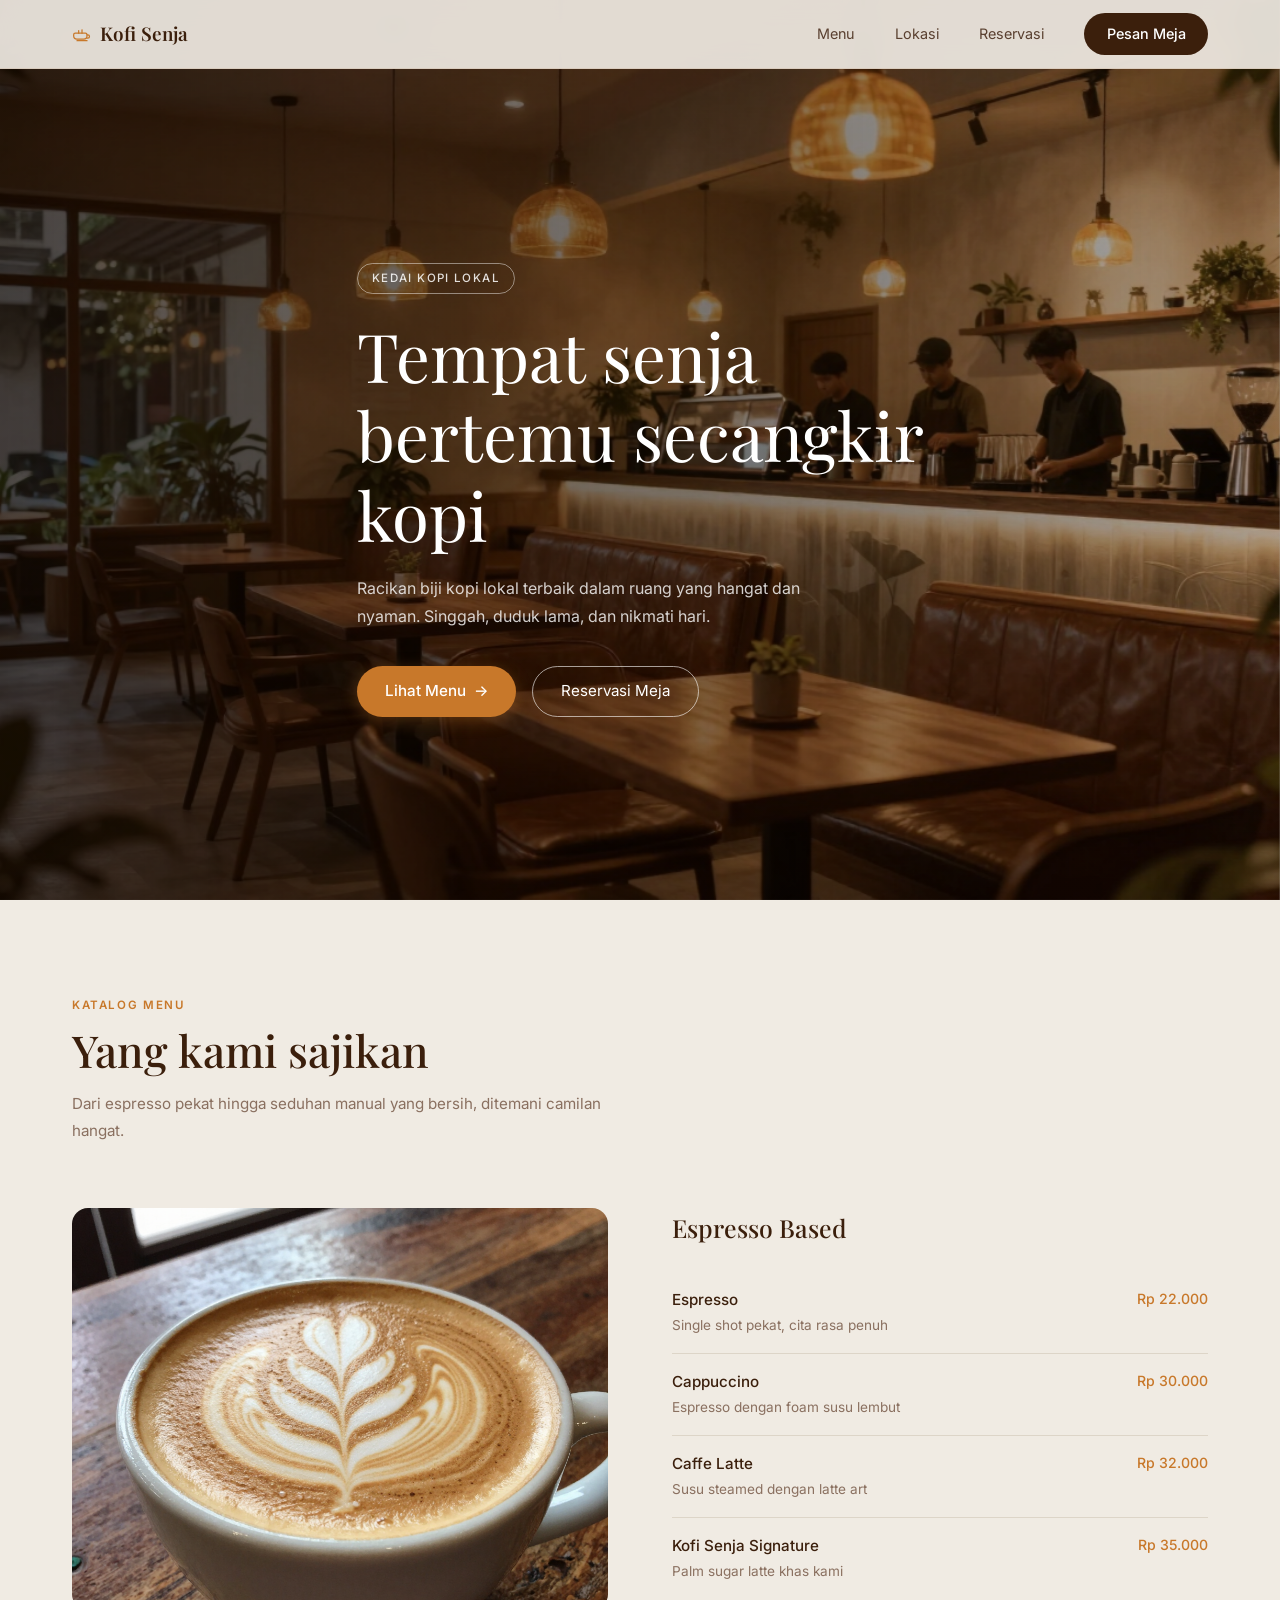
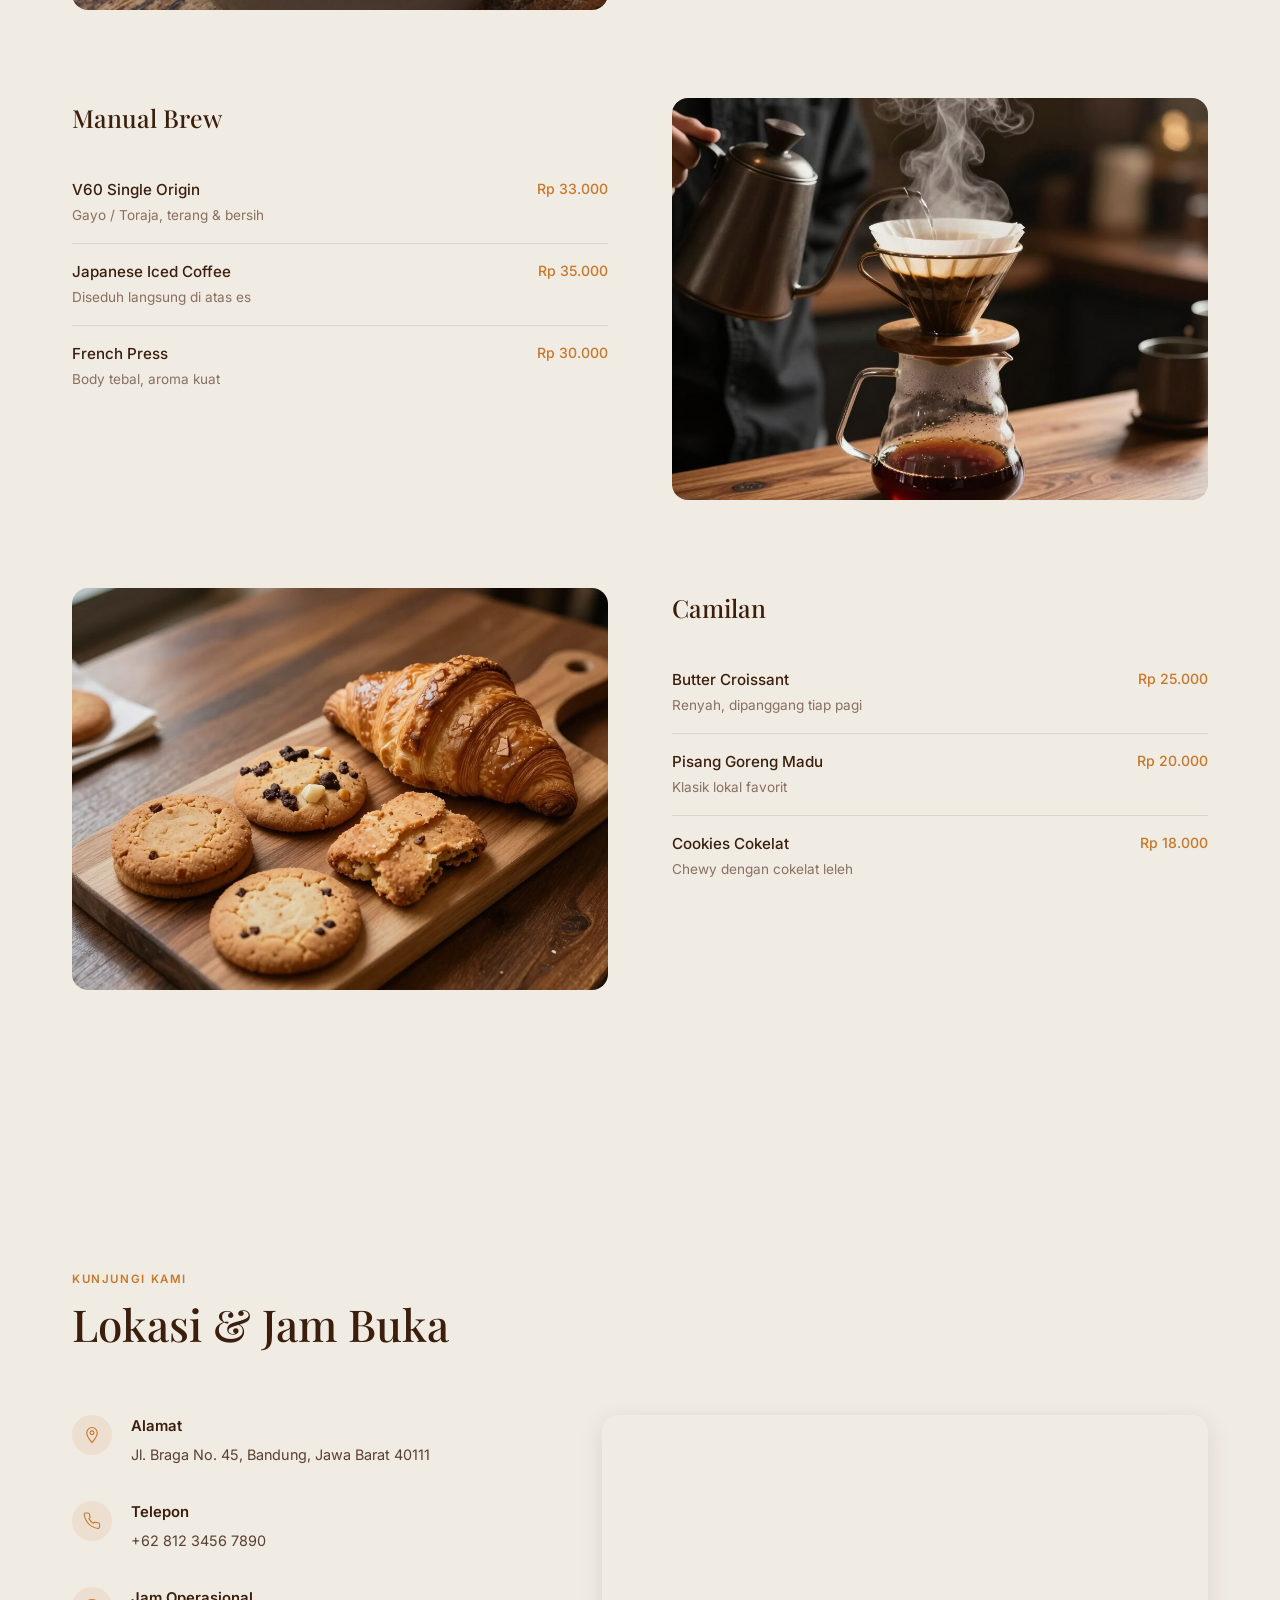
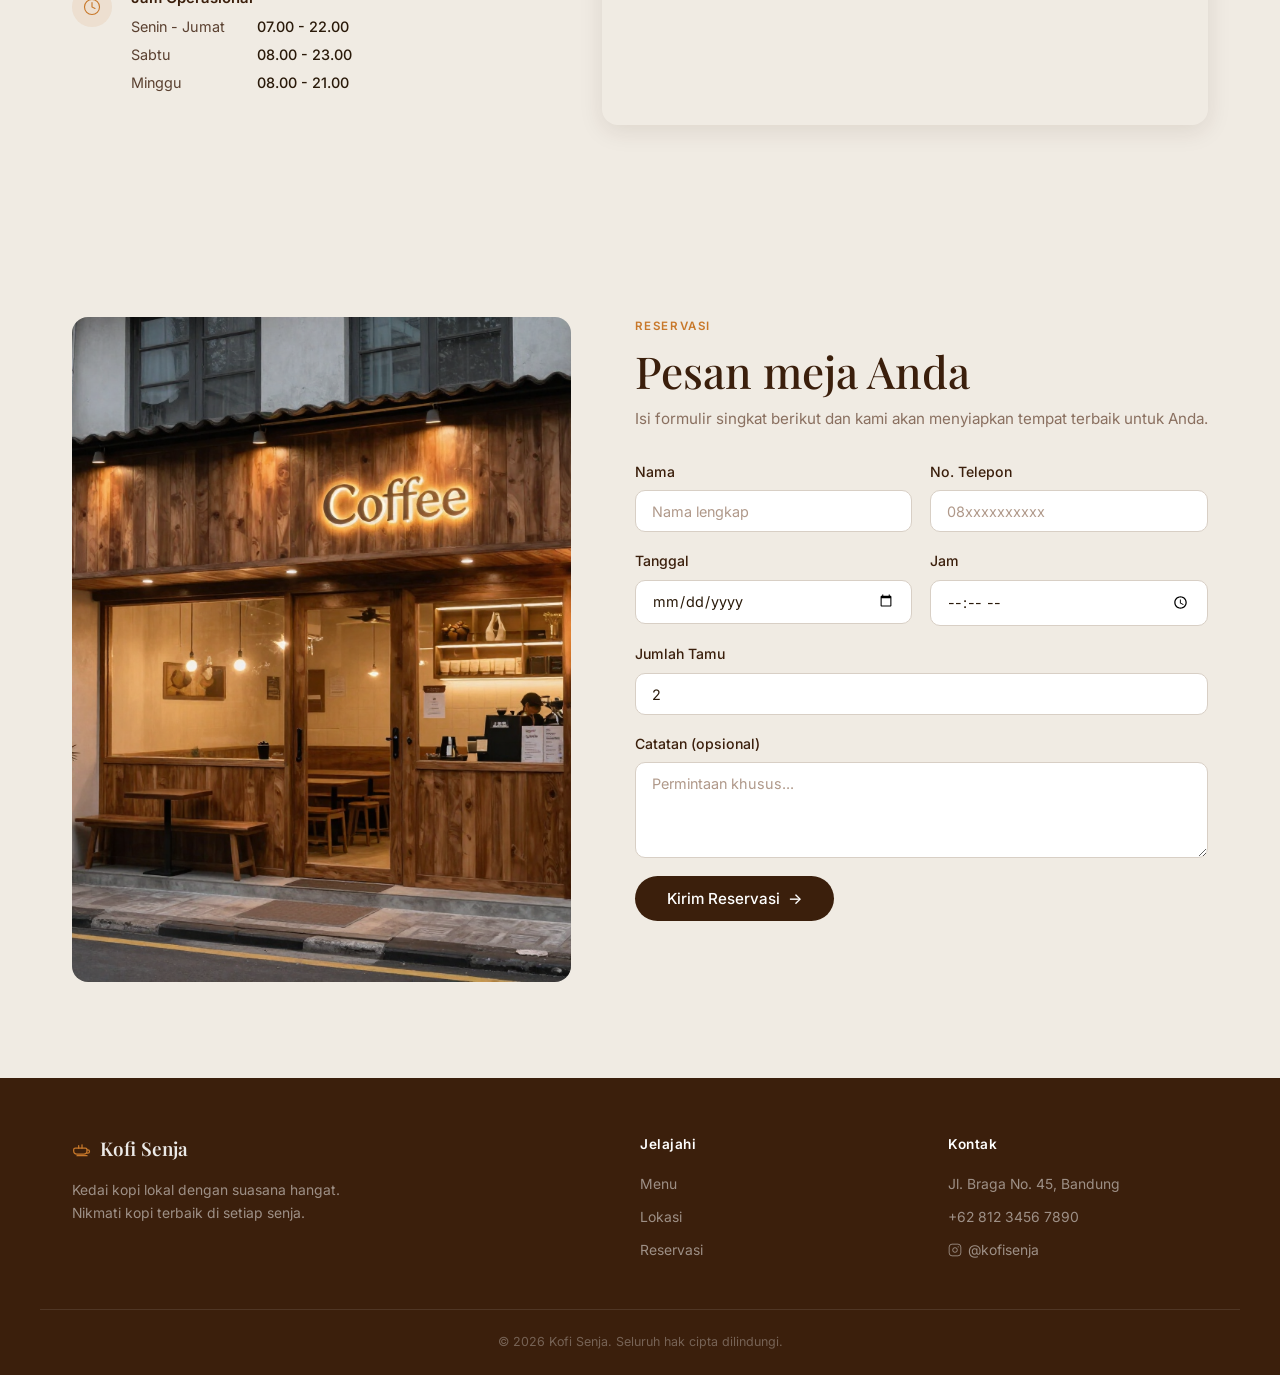
==== commit 9c1aecb2: "fix images" ====
--- a/index.html
+++ b/index.html
@@ -5,7 +5,6 @@
   <meta name="viewport" content="width=device-width, initial-scale=1.0" />
   <title>Kofi Senja — Kedai Kopi Lokal Bandung</title>
   <meta name="description" content="Kofi Senja adalah kedai kopi lokal di Bandung dengan racikan biji kopi terbaik dalam suasana hangat dan nyaman. Singgah, duduk lama, dan nikmati hari." />
-  <meta name="keywords" content="kofi senja, kedai kopi bandung, kopi lokal, espresso, manual brew, braga bandung" />
   <link rel="preconnect" href="https://fonts.googleapis.com" />
   <link rel="preconnect" href="https://fonts.gstatic.com" crossorigin />
   <link href="https://fonts.googleapis.com/css2?family=Playfair+Display:ital,wght@0,400;0,500;0,600;0,700;1,400&family=Inter:wght@300;400;500;600&display=swap" rel="stylesheet" />
@@ -24,164 +23,155 @@
           <path d="M12 11V7" stroke="currentColor" stroke-width="1.5" stroke-linecap="round"/>
           <path d="M6 20h12" stroke="currentColor" stroke-width="1.5" stroke-linecap="round"/>
         </svg>
-        <span>Kofi Senja</span>
-        <span class="brand-slash">/&gt;</span>
+        Kofi Senja
       </a>
 
-      <!-- Desktop Nav -->
       <nav class="nav-links" id="nav-desktop">
-        <a href="#menu" class="nav-link" id="nav-menu">Menu</a>
-        <a href="#lokasi" class="nav-link" id="nav-lokasi">Lokasi</a>
+        <a href="#menu"      class="nav-link" id="nav-menu">Menu</a>
+        <a href="#lokasi"    class="nav-link" id="nav-lokasi">Lokasi</a>
         <a href="#reservasi" class="nav-link" id="nav-reservasi">Reservasi</a>
-        <a href="#reservasi" class="btn btn-primary-dark" id="nav-cta">Pesan Meja</a>
+        <a href="#reservasi" class="btn-pesan" id="nav-cta">Pesan Meja</a>
       </nav>
 
-      <!-- Mobile Hamburger -->
       <button class="hamburger" id="hamburger-btn" aria-label="Toggle Menu">
         <span></span><span></span><span></span>
       </button>
     </div>
 
-    <!-- Mobile Menu -->
     <div class="mobile-menu" id="mobile-menu">
-      <a href="#menu" class="mobile-nav-link" id="mob-menu">Menu</a>
-      <a href="#lokasi" class="mobile-nav-link" id="mob-lokasi">Lokasi</a>
+      <a href="#menu"      class="mobile-nav-link" id="mob-menu">Menu</a>
+      <a href="#lokasi"    class="mobile-nav-link" id="mob-lokasi">Lokasi</a>
       <a href="#reservasi" class="mobile-nav-link" id="mob-reservasi">Reservasi</a>
-      <a href="#reservasi" class="btn btn-primary-dark mobile-cta" id="mob-cta">Pesan Meja</a>
+      <a href="#reservasi" class="btn-pesan mobile-cta" id="mob-cta">Pesan Meja</a>
     </div>
   </header>
 
   <!-- ===== HERO ===== -->
   <section id="hero" class="hero">
+    <div class="hero-bg" style="background-image: url('img/hero-coffeeshop.jpg');"></div>
     <div class="hero-overlay"></div>
-    <div class="hero-img-bg"></div>
     <div class="container hero-content">
-      <div class="hero-badge">KEDAI KOPI LOKAL</div>
-      <h1 class="hero-title">Tempat senja bertemu secangkir kopi</h1>
-      <p class="hero-desc">Racikan biji kopi lokal terbaik dalam ruang yang hangat dan nyaman. Singgah, duduk lama, dan nikmati hari.</p>
-      <div class="hero-actions">
-        <a href="#menu" class="btn btn-amber" id="hero-btn-menu">Lihat Menu &nbsp;→</a>
-        <a href="#reservasi" class="btn btn-outline-light" id="hero-btn-reservasi">Reservasi Meja</a>
+      <span class="hero-badge">KEDAI KOPI LOKAL</span>
+      <h1 class="hero-title">Tempat senja<br>bertemu secangkir<br>kopi</h1>
+      <p class="hero-desc">Racikan biji kopi lokal terbaik dalam ruang yang hangat dan<br>nyaman. Singgah, duduk lama, dan nikmati hari.</p>
+      <div class="hero-btns">
+        <a href="#menu"      class="btn-lihat-menu"  id="hero-btn-menu">Lihat Menu &nbsp;→</a>
+        <a href="#reservasi" class="btn-reservasi-outline" id="hero-btn-reservasi">Reservasi Meja</a>
       </div>
     </div>
   </section>
 
   <!-- ===== MENU ===== -->
-  <section id="menu" class="section section-cream">
+  <section id="menu" class="section">
     <div class="container">
-      <div class="section-header">
-        <span class="section-label">KATALOG MENU</span>
-        <h2 class="section-title">Yang kami sajikan</h2>
-        <p class="section-desc">Dari espresso pekat hingga seduhan manual yang bersih, ditemani camilan hangat.</p>
-      </div>
-
-      <!-- Espresso Based -->
-      <div class="menu-block" id="menu-espresso">
-        <div class="menu-image-col">
-          <div class="menu-img" id="img-espresso">
-            <img src="img/coffee-latte.jpg" alt="Espresso Based Coffee" loading="lazy" onerror="this.style.display='none'; this.parentElement.classList.add('img-fallback')" />
-          </div>
-        </div>
-        <div class="menu-list-col">
-          <h3 class="menu-category-title">Espresso Based</h3>
-          <ul class="menu-list">
-            <li class="menu-item">
-              <div class="menu-item-info">
-                <span class="menu-item-name">Espresso</span>
-                <span class="menu-item-desc">Single shot pekat, cita rasa penuh</span>
-              </div>
-              <span class="menu-item-price">Rp 22.000</span>
-            </li>
-            <li class="menu-item">
-              <div class="menu-item-info">
-                <span class="menu-item-name">Cappuccino</span>
-                <span class="menu-item-desc">Espresso dengan foam susu lembut</span>
-              </div>
-              <span class="menu-item-price">Rp 30.000</span>
-            </li>
-            <li class="menu-item">
-              <div class="menu-item-info">
-                <span class="menu-item-name">Caffe Latte</span>
-                <span class="menu-item-desc">Susu steamed dengan latte art</span>
-              </div>
-              <span class="menu-item-price">Rp 32.000</span>
-            </li>
-            <li class="menu-item">
-              <div class="menu-item-info">
-                <span class="menu-item-name">Kofi Senja Signature</span>
-                <span class="menu-item-desc">Palm sugar latte khas kami</span>
-              </div>
-              <span class="menu-item-price">Rp 35.000</span>
+
+      <div class="section-intro">
+        <span class="label-tag">KATALOG MENU</span>
+        <h2 class="section-heading">Yang kami sajikan</h2>
+        <p class="section-sub">Dari espresso pekat hingga seduhan manual yang bersih, ditemani camilan<br>hangat.</p>
+      </div>
+
+      <!-- Espresso Based: gambar KIRI, list KANAN -->
+      <div class="menu-row" id="menu-espresso">
+        <div class="menu-photo">
+          <img src="img/coffee-latte.jpg" alt="Espresso Based" />
+        </div>
+        <div class="menu-items">
+          <h3 class="menu-cat">Espresso Based</h3>
+          <ul class="item-list">
+            <li class="item">
+              <div class="item-info">
+                <span class="item-name">Espresso</span>
+                <span class="item-desc">Single shot pekat, cita rasa penuh</span>
+              </div>
+              <span class="item-price">Rp 22.000</span>
+            </li>
+            <li class="item">
+              <div class="item-info">
+                <span class="item-name">Cappuccino</span>
+                <span class="item-desc">Espresso dengan foam susu lembut</span>
+              </div>
+              <span class="item-price">Rp 30.000</span>
+            </li>
+            <li class="item">
+              <div class="item-info">
+                <span class="item-name">Caffe Latte</span>
+                <span class="item-desc">Susu steamed dengan latte art</span>
+              </div>
+              <span class="item-price">Rp 32.000</span>
+            </li>
+            <li class="item">
+              <div class="item-info">
+                <span class="item-name">Kofi Senja Signature</span>
+                <span class="item-desc">Palm sugar latte khas kami</span>
+              </div>
+              <span class="item-price">Rp 35.000</span>
             </li>
           </ul>
         </div>
       </div>
 
-      <!-- Manual Brew -->
-      <div class="menu-block menu-block-reverse" id="menu-manual">
-        <div class="menu-list-col">
-          <h3 class="menu-category-title">Manual Brew</h3>
-          <ul class="menu-list">
-            <li class="menu-item">
-              <div class="menu-item-info">
-                <span class="menu-item-name">V60 Single Origin</span>
-                <span class="menu-item-desc">Gayo / Toraja, terang &amp; bersih</span>
-              </div>
-              <span class="menu-item-price">Rp 33.000</span>
-            </li>
-            <li class="menu-item">
-              <div class="menu-item-info">
-                <span class="menu-item-name">Japanese Iced Coffee</span>
-                <span class="menu-item-desc">Diseduh langsung di atas es</span>
-              </div>
-              <span class="menu-item-price">Rp 35.000</span>
-            </li>
-            <li class="menu-item">
-              <div class="menu-item-info">
-                <span class="menu-item-name">French Press</span>
-                <span class="menu-item-desc">Body tebal, aroma kuat</span>
-              </div>
-              <span class="menu-item-price">Rp 30.000</span>
+      <!-- Manual Brew: list KIRI, gambar KANAN -->
+      <div class="menu-row menu-row-rev" id="menu-manual">
+        <div class="menu-items">
+          <h3 class="menu-cat">Manual Brew</h3>
+          <ul class="item-list">
+            <li class="item">
+              <div class="item-info">
+                <span class="item-name">V60 Single Origin</span>
+                <span class="item-desc">Gayo / Toraja, terang &amp; bersih</span>
+              </div>
+              <span class="item-price">Rp 33.000</span>
+            </li>
+            <li class="item">
+              <div class="item-info">
+                <span class="item-name">Japanese Iced Coffee</span>
+                <span class="item-desc">Diseduh langsung di atas es</span>
+              </div>
+              <span class="item-price">Rp 35.000</span>
+            </li>
+            <li class="item">
+              <div class="item-info">
+                <span class="item-name">French Press</span>
+                <span class="item-desc">Body tebal, aroma kuat</span>
+              </div>
+              <span class="item-price">Rp 30.000</span>
             </li>
           </ul>
         </div>
-        <div class="menu-image-col">
-          <div class="menu-img" id="img-manual">
-            <img src="img/manual-brew.jpg" alt="Manual Brew Coffee" loading="lazy" onerror="this.style.display='none'; this.parentElement.classList.add('img-fallback')" />
-          </div>
-        </div>
-      </div>
-
-      <!-- Camilan -->
-      <div class="menu-block" id="menu-camilan">
-        <div class="menu-image-col">
-          <div class="menu-img" id="img-camilan">
-            <img src="img/snacks.jpg" alt="Camilan" loading="lazy" onerror="this.style.display='none'; this.parentElement.classList.add('img-fallback')" />
-          </div>
-        </div>
-        <div class="menu-list-col">
-          <h3 class="menu-category-title">Camilan</h3>
-          <ul class="menu-list">
-            <li class="menu-item">
-              <div class="menu-item-info">
-                <span class="menu-item-name">Butter Croissant</span>
-                <span class="menu-item-desc">Renyah, dipanggang tiap pagi</span>
-              </div>
-              <span class="menu-item-price">Rp 25.000</span>
-            </li>
-            <li class="menu-item">
-              <div class="menu-item-info">
-                <span class="menu-item-name">Pisang Goreng Madu</span>
-                <span class="menu-item-desc">Klasik lokal favorit</span>
-              </div>
-              <span class="menu-item-price">Rp 20.000</span>
-            </li>
-            <li class="menu-item">
-              <div class="menu-item-info">
-                <span class="menu-item-name">Cookies Cokelat</span>
-                <span class="menu-item-desc">Chewy dengan cokelat leleh</span>
-              </div>
-              <span class="menu-item-price">Rp 18.000</span>
+        <div class="menu-photo">
+          <img src="img/manual-brew.jpg" alt="Manual Brew" />
+        </div>
+      </div>
+
+      <!-- Camilan: gambar KIRI, list KANAN -->
+      <div class="menu-row" id="menu-camilan">
+        <div class="menu-photo">
+          <img src="img/snacks.jpg" alt="Camilan" />
+        </div>
+        <div class="menu-items">
+          <h3 class="menu-cat">Camilan</h3>
+          <ul class="item-list">
+            <li class="item">
+              <div class="item-info">
+                <span class="item-name">Butter Croissant</span>
+                <span class="item-desc">Renyah, dipanggang tiap pagi</span>
+              </div>
+              <span class="item-price">Rp 25.000</span>
+            </li>
+            <li class="item">
+              <div class="item-info">
+                <span class="item-name">Pisang Goreng Madu</span>
+                <span class="item-desc">Klasik lokal favorit</span>
+              </div>
+              <span class="item-price">Rp 20.000</span>
+            </li>
+            <li class="item">
+              <div class="item-info">
+                <span class="item-name">Cookies Cokelat</span>
+                <span class="item-desc">Chewy dengan cokelat leleh</span>
+              </div>
+              <span class="item-price">Rp 18.000</span>
             </li>
           </ul>
         </div>
@@ -191,130 +181,100 @@
   </section>
 
   <!-- ===== LOKASI ===== -->
-  <section id="lokasi" class="section section-cream">
+  <section id="lokasi" class="section">
     <div class="container">
-      <div class="section-header">
-        <span class="section-label">KUNJUNGI KAMI</span>
-        <h2 class="section-title">Lokasi &amp; Jam Buka</h2>
+      <div class="section-intro">
+        <span class="label-tag">KUNJUNGI KAMI</span>
+        <h2 class="section-heading">Lokasi &amp; Jam Buka</h2>
       </div>
       <div class="lokasi-grid">
-        <div class="lokasi-info">
+        <div class="lokasi-left">
           <div class="lokasi-item">
             <div class="lokasi-icon">
-              <svg viewBox="0 0 24 24" fill="none" xmlns="http://www.w3.org/2000/svg">
-                <path d="M12 2C8.13 2 5 5.13 5 9c0 5.25 7 13 7 13s7-7.75 7-13c0-3.87-3.13-7-7-7z" stroke="currentColor" stroke-width="1.5" stroke-linecap="round" stroke-linejoin="round"/>
-                <circle cx="12" cy="9" r="2.5" stroke="currentColor" stroke-width="1.5"/>
-              </svg>
+              <svg viewBox="0 0 24 24" fill="none"><path d="M12 2C8.13 2 5 5.13 5 9c0 5.25 7 13 7 13s7-7.75 7-13c0-3.87-3.13-7-7-7z" stroke="currentColor" stroke-width="1.5"/><circle cx="12" cy="9" r="2.5" stroke="currentColor" stroke-width="1.5"/></svg>
             </div>
             <div>
               <h4 class="lokasi-label">Alamat</h4>
-              <p class="lokasi-value">Jl. Braga No. 45, Bandung, Jawa Barat 40111</p>
+              <p class="lokasi-val">Jl. Braga No. 45, Bandung, Jawa Barat 40111</p>
             </div>
           </div>
           <div class="lokasi-item">
             <div class="lokasi-icon">
-              <svg viewBox="0 0 24 24" fill="none" xmlns="http://www.w3.org/2000/svg">
-                <path d="M22 16.92v3a2 2 0 0 1-2.18 2 19.79 19.79 0 0 1-8.63-3.07A19.5 19.5 0 0 1 4.69 12a19.79 19.79 0 0 1-3.07-8.67A2 2 0 0 1 3.6 1.27h3a2 2 0 0 1 2 1.72c.127.96.361 1.903.7 2.81a2 2 0 0 1-.45 2.11L7.91 8.83a16 16 0 0 0 6.09 6.09l.88-.88a2 2 0 0 1 2.11-.45c.907.339 1.85.573 2.81.7A2 2 0 0 1 22 16.92z" stroke="currentColor" stroke-width="1.5" stroke-linecap="round" stroke-linejoin="round"/>
-              </svg>
+              <svg viewBox="0 0 24 24" fill="none"><path d="M22 16.92v3a2 2 0 0 1-2.18 2 19.79 19.79 0 0 1-8.63-3.07A19.5 19.5 0 0 1 4.69 12a19.79 19.79 0 0 1-3.07-8.67A2 2 0 0 1 3.6 1.27h3a2 2 0 0 1 2 1.72 12.84 12.84 0 0 0 .7 2.81 2 2 0 0 1-.45 2.11L7.91 8.83a16 16 0 0 0 6.09 6.09l.88-.88a2 2 0 0 1 2.11-.45 12.84 12.84 0 0 0 2.81.7A2 2 0 0 1 22 16.92z" stroke="currentColor" stroke-width="1.5"/></svg>
             </div>
             <div>
               <h4 class="lokasi-label">Telepon</h4>
-              <p class="lokasi-value">+62 812 3456 7890</p>
+              <p class="lokasi-val">+62 812 3456 7890</p>
             </div>
           </div>
           <div class="lokasi-item">
             <div class="lokasi-icon">
-              <svg viewBox="0 0 24 24" fill="none" xmlns="http://www.w3.org/2000/svg">
-                <circle cx="12" cy="12" r="10" stroke="currentColor" stroke-width="1.5"/>
-                <polyline points="12 6 12 12 16 14" stroke="currentColor" stroke-width="1.5" stroke-linecap="round" stroke-linejoin="round"/>
-              </svg>
+              <svg viewBox="0 0 24 24" fill="none"><circle cx="12" cy="12" r="10" stroke="currentColor" stroke-width="1.5"/><polyline points="12 6 12 12 16 14" stroke="currentColor" stroke-width="1.5" stroke-linecap="round"/></svg>
             </div>
             <div>
               <h4 class="lokasi-label">Jam Operasional</h4>
-              <div class="jam-list">
-                <div class="jam-row">
-                  <span class="jam-day">Senin - Jumat</span>
-                  <span class="jam-time">07.00 - 22.00</span>
-                </div>
-                <div class="jam-row">
-                  <span class="jam-day">Sabtu</span>
-                  <span class="jam-time">08.00 - 23.00</span>
-                </div>
-                <div class="jam-row">
-                  <span class="jam-day">Minggu</span>
-                  <span class="jam-time">08.00 - 21.00</span>
-                </div>
+              <div class="jam-grid">
+                <span>Senin - Jumat</span><span>07.00 - 22.00</span>
+                <span>Sabtu</span><span>08.00 - 23.00</span>
+                <span>Minggu</span><span>08.00 - 21.00</span>
               </div>
             </div>
           </div>
         </div>
         <div class="lokasi-map">
           <iframe
-            src="https://www.google.com/maps/embed?pb=!1m18!1m12!1m3!1d3961.3!2d107.6044!3d-6.9210!2m3!1f0!2f0!3f0!3m2!1i1024!2i768!4f13.1!3m3!1m2!1s0x2e68e6e4c0a4a1a5%3A0x7c4d4a4c4b4e4f4c!2sJl.%20Braga%2C%20Bandung!5e0!3m2!1sid!2sid!4v1621000000000!5m2!1sid!2sid"
-            width="100%"
-            height="100%"
-            style="border:0;"
-            allowfullscreen=""
-            loading="lazy"
-            referrerpolicy="no-referrer-when-downgrade"
-            title="Lokasi Kofi Senja"
-            id="map-embed"
-          ></iframe>
+            src="https://www.google.com/maps/embed?pb=!1m18!1m12!1m3!1d3961.34567890123!2d107.60440000000001!3d-6.921000000000001!2m3!1f0!2f0!3f0!3m2!1i1024!2i768!4f13.1!3m3!1m2!1s0x2e68e6e46beec7e5%3A0xd5bb2bc7e91f26a5!2sJl.%20Braga%2C%20Bandung%20City%2C%20West%20Java!5e0!3m2!1sen!2sid!4v1621000000000!5m2!1sen!2sid"
+            width="100%" height="100%" style="border:0;" allowfullscreen="" loading="lazy"
+            referrerpolicy="no-referrer-when-downgrade" title="Lokasi Kofi Senja" id="map-embed"></iframe>
         </div>
       </div>
     </div>
   </section>
 
   <!-- ===== RESERVASI ===== -->
-  <section id="reservasi" class="section section-cream">
+  <section id="reservasi" class="section">
     <div class="container">
       <div class="reservasi-grid">
-        <div class="reservasi-image">
-          <div class="reservasi-img-wrap">
-            <img src="img/coffeeshop-exterior.jpg" alt="Kofi Senja Exterior" loading="lazy" onerror="this.style.display='none'; this.parentElement.classList.add('img-fallback-ext')" />
-          </div>
-        </div>
-        <div class="reservasi-form-col">
-          <span class="section-label">RESERVASI</span>
-          <h2 class="section-title">Pesan meja Anda</h2>
-          <p class="section-desc">Isi formulir singkat berikut dan kami akan menyiapkan tempat terbaik untuk Anda.</p>
-
-          <form id="reservasi-form" class="reservasi-form" novalidate>
-            <div class="form-row">
-              <div class="form-group">
-                <label class="form-label" for="field-nama">Nama</label>
-                <input type="text" id="field-nama" name="nama" class="form-input" placeholder="Nama lengkap" required />
-              </div>
-              <div class="form-group">
-                <label class="form-label" for="field-telepon">No. Telepon</label>
-                <input type="tel" id="field-telepon" name="telepon" class="form-input" placeholder="08xxxxxxxxxx" required />
-              </div>
-            </div>
-            <div class="form-row">
-              <div class="form-group">
-                <label class="form-label" for="field-tanggal">Tanggal</label>
-                <input type="date" id="field-tanggal" name="tanggal" class="form-input" required />
-              </div>
-              <div class="form-group">
-                <label class="form-label" for="field-jam">Jam</label>
-                <input type="time" id="field-jam" name="jam" class="form-input" required />
-              </div>
-            </div>
-            <div class="form-group">
-              <label class="form-label" for="field-tamu">Jumlah Tamu</label>
-              <input type="number" id="field-tamu" name="tamu" class="form-input" value="2" min="1" max="20" required />
-            </div>
-            <div class="form-group">
-              <label class="form-label" for="field-catatan">Catatan (opsional)</label>
-              <textarea id="field-catatan" name="catatan" class="form-input form-textarea" placeholder="Permintaan khusus..."></textarea>
-            </div>
-            <button type="submit" class="btn btn-primary-dark btn-submit" id="submit-reservasi">
-              Kirim Reservasi &nbsp;→
-            </button>
+        <div class="reservasi-photo">
+          <img src="img/coffeeshop-exterior.jpg" alt="Kofi Senja Exterior" />
+        </div>
+        <div class="reservasi-form-wrap">
+          <span class="label-tag">RESERVASI</span>
+          <h2 class="section-heading">Pesan meja Anda</h2>
+          <p class="section-sub">Isi formulir singkat berikut dan kami akan menyiapkan tempat terbaik untuk Anda.</p>
+
+          <form id="reservasi-form" class="rform" novalidate>
+            <div class="rform-row">
+              <div class="rform-group">
+                <label for="f-nama">Nama</label>
+                <input type="text" id="f-nama" placeholder="Nama lengkap" required />
+              </div>
+              <div class="rform-group">
+                <label for="f-telp">No. Telepon</label>
+                <input type="tel" id="f-telp" placeholder="08xxxxxxxxxx" required />
+              </div>
+            </div>
+            <div class="rform-row">
+              <div class="rform-group">
+                <label for="f-tanggal">Tanggal</label>
+                <input type="date" id="f-tanggal" required />
+              </div>
+              <div class="rform-group">
+                <label for="f-jam">Jam</label>
+                <input type="time" id="f-jam" required />
+              </div>
+            </div>
+            <div class="rform-group">
+              <label for="f-tamu">Jumlah Tamu</label>
+              <input type="number" id="f-tamu" value="2" min="1" max="20" required />
+            </div>
+            <div class="rform-group">
+              <label for="f-catatan">Catatan (opsional)</label>
+              <textarea id="f-catatan" placeholder="Permintaan khusus..."></textarea>
+            </div>
+            <button type="submit" id="submit-reservasi">Kirim Reservasi &nbsp;→</button>
           </form>
-
-          <!-- Toast -->
-          <div class="toast" id="toast" role="alert" aria-live="polite"></div>
+          <div class="toast" id="toast"></div>
         </div>
       </div>
     </div>
@@ -322,44 +282,38 @@
 
   <!-- ===== FOOTER ===== -->
   <footer class="footer" id="footer">
-    <div class="container footer-grid">
-      <div class="footer-brand">
-        <a href="#" class="brand brand-white" id="footer-brand">
-          <svg class="brand-icon" viewBox="0 0 24 24" fill="none" xmlns="http://www.w3.org/2000/svg">
+    <div class="container footer-inner">
+      <div class="footer-brand-col">
+        <a href="#" class="brand brand-light" id="footer-brand">
+          <svg class="brand-icon" viewBox="0 0 24 24" fill="none">
             <path d="M4 11h12a2 2 0 0 1 2 2v1a4 4 0 0 1-4 4H6a4 4 0 0 1-4-4v-1a2 2 0 0 1 2-2z" stroke="currentColor" stroke-width="1.5" stroke-linecap="round" stroke-linejoin="round"/>
             <path d="M18 13h1a2 2 0 0 1 0 4h-1" stroke="currentColor" stroke-width="1.5" stroke-linecap="round" stroke-linejoin="round"/>
             <path d="M8 11V8" stroke="currentColor" stroke-width="1.5" stroke-linecap="round"/>
             <path d="M12 11V7" stroke="currentColor" stroke-width="1.5" stroke-linecap="round"/>
             <path d="M6 20h12" stroke="currentColor" stroke-width="1.5" stroke-linecap="round"/>
           </svg>
-          <span>Kofi Senja</span>
+          Kofi Senja
         </a>
-        <p class="footer-tagline">Kedai kopi lokal dengan suasana hangat. Nikmati kopi terbaik di setiap senja.</p>
+        <p>Kedai kopi lokal dengan suasana hangat. Nikmati kopi terbaik di setiap senja.</p>
       </div>
 
       <div class="footer-col">
-        <h5 class="footer-heading">Jelajahi</h5>
-        <ul class="footer-links">
-          <li><a href="#menu" id="footer-nav-menu">Menu</a></li>
-          <li><a href="#lokasi" id="footer-nav-lokasi">Lokasi</a></li>
-          <li><a href="#reservasi" id="footer-nav-reservasi">Reservasi</a></li>
+        <h5>Jelajahi</h5>
+        <ul>
+          <li><a href="#menu"      id="f-nav-menu">Menu</a></li>
+          <li><a href="#lokasi"    id="f-nav-lokasi">Lokasi</a></li>
+          <li><a href="#reservasi" id="f-nav-reservasi">Reservasi</a></li>
         </ul>
       </div>
 
       <div class="footer-col">
-        <h5 class="footer-heading">Kontak</h5>
-        <ul class="footer-links">
+        <h5>Kontak</h5>
+        <ul>
           <li>Jl. Braga No. 45, Bandung</li>
           <li>+62 812 3456 7890</li>
-          <li>
-            <span class="footer-ig">
-              <svg viewBox="0 0 24 24" fill="none" xmlns="http://www.w3.org/2000/svg" width="14" height="14">
-                <rect x="2" y="2" width="20" height="20" rx="5" ry="5" stroke="currentColor" stroke-width="1.5"/>
-                <circle cx="12" cy="12" r="4" stroke="currentColor" stroke-width="1.5"/>
-                <circle cx="17.5" cy="6.5" r="1" fill="currentColor"/>
-              </svg>
-              @kofisenja
-            </span>
+          <li class="footer-ig">
+            <svg viewBox="0 0 24 24" fill="none" width="14" height="14"><rect x="2" y="2" width="20" height="20" rx="5" stroke="currentColor" stroke-width="1.5"/><circle cx="12" cy="12" r="4" stroke="currentColor" stroke-width="1.5"/><circle cx="17.5" cy="6.5" r="1" fill="currentColor"/></svg>
+            @kofisenja
           </li>
         </ul>
       </div>
--- a/style.css
+++ b/style.css
@@ -1,46 +1,18 @@
 /* =====================================================
-   KOFI SENJA — style.css
-   ===================================================== */
-
-/* ---- CSS Variables ---- */
-:root {
-  --cream:        #f0ebe3;
-  --cream-light:  #f5f1ea;
-  --cream-dark:   #e8e0d3;
-  --brown-dark:   #3b1f0c;
-  --brown-mid:    #5c2d0e;
-  --brown-text:   #4a2c14;
-  --amber:        #c8782a;
-  --amber-light:  #d9913a;
-  --amber-hover:  #b56520;
-  --text-dark:    #2a1a0a;
-  --text-mid:     #5a4030;
-  --text-light:   #8a7060;
-  --white:        #ffffff;
-  --nav-bg:       rgba(240, 235, 227, 0.92);
-  --footer-bg:    #3b1f0c;
-  --transition:   0.25s ease;
-  --radius:       12px;
-  --radius-lg:    20px;
-}
-
-/* ---- Reset & Base ---- */
+   KOFI SENJA — style.css (pixel-perfect rebuild)
+   ===================================================== */
+
+/* ---- Reset ---- */
 *, *::before, *::after { box-sizing: border-box; margin: 0; padding: 0; }
-
-html {
-  scroll-behavior: smooth;
-  font-size: 16px;
-}
-
+html { scroll-behavior: smooth; }
 body {
   font-family: 'Inter', -apple-system, BlinkMacSystemFont, sans-serif;
-  color: var(--text-dark);
-  background: var(--cream);
+  background: #f0ebe3;
+  color: #2a1a0a;
   line-height: 1.6;
   overflow-x: hidden;
 }
-
-img { max-width: 100%; height: auto; display: block; }
+img { display: block; max-width: 100%; height: auto; }
 a { text-decoration: none; color: inherit; }
 ul { list-style: none; }
 button { cursor: pointer; border: none; background: none; font-family: inherit; }
@@ -53,74 +25,19 @@
 }
 
 /* =====================================================
-   BUTTONS
-   ===================================================== */
-.btn {
-  display: inline-flex;
-  align-items: center;
-  justify-content: center;
-  padding: 0.75rem 1.75rem;
-  border-radius: 100px;
-  font-family: 'Inter', sans-serif;
-  font-size: 0.95rem;
-  font-weight: 500;
-  transition: background var(--transition), color var(--transition), transform var(--transition), box-shadow var(--transition);
-  white-space: nowrap;
-  cursor: pointer;
-}
-
-.btn-amber {
-  background: var(--amber);
-  color: var(--white);
-  box-shadow: 0 4px 15px rgba(200, 120, 42, 0.35);
-}
-.btn-amber:hover {
-  background: var(--amber-hover);
-  transform: translateY(-2px);
-  box-shadow: 0 6px 20px rgba(200, 120, 42, 0.45);
-}
-
-.btn-outline-light {
-  background: transparent;
-  color: var(--white);
-  border: 1.5px solid rgba(255,255,255,0.7);
-}
-.btn-outline-light:hover {
-  background: rgba(255,255,255,0.12);
-  border-color: var(--white);
-  transform: translateY(-2px);
-}
-
-.btn-primary-dark {
-  background: var(--brown-dark);
-  color: var(--white);
-  font-weight: 500;
-}
-.btn-primary-dark:hover {
-  background: var(--brown-mid);
-  transform: translateY(-2px);
-  box-shadow: 0 4px 14px rgba(59,31,12,0.35);
-}
-
-/* =====================================================
-   NAVBAR
+   NAVBAR  — persis seperti original
    ===================================================== */
 .navbar {
   position: fixed;
-  top: 0;
-  left: 0;
-  right: 0;
+  top: 0; left: 0; right: 0;
   z-index: 100;
-  background: var(--nav-bg);
+  background: rgba(240, 235, 227, 0.92);
   backdrop-filter: blur(12px);
   -webkit-backdrop-filter: blur(12px);
-  border-bottom: 1px solid rgba(180,140,100,0.15);
-  transition: box-shadow var(--transition), background var(--transition);
-}
-
-.navbar.scrolled {
-  box-shadow: 0 2px 20px rgba(59,31,12,0.12);
-}
+  border-bottom: 1px solid rgba(180,140,100,0.18);
+  transition: box-shadow 0.25s;
+}
+.navbar.scrolled { box-shadow: 0 2px 16px rgba(59,31,12,0.10); }
 
 .navbar-inner {
   display: flex;
@@ -129,61 +46,51 @@
   height: 68px;
 }
 
+/* Brand */
 .brand {
   display: flex;
   align-items: center;
   gap: 0.5rem;
   font-family: 'Playfair Display', serif;
-  font-size: 1.2rem;
+  font-size: 1.18rem;
   font-weight: 600;
-  color: var(--brown-dark);
-  transition: color var(--transition);
-}
-.brand:hover { color: var(--amber); }
+  color: #3b1f0c;
+}
 .brand-icon {
-  width: 22px;
-  height: 22px;
-  color: var(--amber);
+  width: 20px; height: 20px;
+  color: #c8782a;
   flex-shrink: 0;
 }
-.brand-slash {
-  font-family: 'Inter', monospace;
-  font-size: 0.85rem;
-  color: var(--amber);
-  font-weight: 400;
-  opacity: 0.8;
-}
-
-.brand-white {
-  color: rgba(255,255,255,0.9);
-}
-.brand-white:hover { color: var(--white); }
-
+.brand-light { color: rgba(255,255,255,0.9); }
+.brand-light .brand-icon { color: #c8782a; }
+
+/* Nav links */
 .nav-links {
   display: flex;
   align-items: center;
-  gap: 2rem;
-}
-
+  gap: 2.5rem;
+}
 .nav-link {
   font-size: 0.9rem;
   font-weight: 400;
-  color: var(--text-mid);
-  transition: color var(--transition);
-  position: relative;
-}
-.nav-link::after {
-  content: '';
-  position: absolute;
-  bottom: -2px;
-  left: 0;
-  width: 0;
-  height: 1.5px;
-  background: var(--amber);
-  transition: width var(--transition);
-}
-.nav-link:hover { color: var(--brown-dark); }
-.nav-link:hover::after { width: 100%; }
+  color: #5a4030;
+  transition: color 0.2s;
+}
+.nav-link:hover { color: #3b1f0c; }
+
+/* "Pesan Meja" button — dark pill */
+.btn-pesan {
+  display: inline-flex;
+  align-items: center;
+  padding: 0.6rem 1.4rem;
+  background: #3b1f0c;
+  color: #fff;
+  border-radius: 100px;
+  font-size: 0.9rem;
+  font-weight: 500;
+  transition: background 0.2s, transform 0.2s;
+}
+.btn-pesan:hover { background: #5c2d0e; transform: translateY(-1px); }
 
 /* Hamburger */
 .hamburger {
@@ -194,11 +101,10 @@
 }
 .hamburger span {
   display: block;
-  width: 24px;
-  height: 2px;
-  background: var(--brown-dark);
+  width: 24px; height: 2px;
+  background: #3b1f0c;
   border-radius: 2px;
-  transition: transform var(--transition), opacity var(--transition);
+  transition: transform 0.25s, opacity 0.25s;
 }
 .hamburger.open span:nth-child(1) { transform: translateY(7px) rotate(45deg); }
 .hamburger.open span:nth-child(2) { opacity: 0; }
@@ -208,32 +114,21 @@
 .mobile-menu {
   display: none;
   flex-direction: column;
-  gap: 0;
-  background: var(--cream-light);
-  border-top: 1px solid var(--cream-dark);
+  background: #f5f1ea;
+  border-top: 1px solid #e0d8cc;
+  max-height: 0;
   overflow: hidden;
-  max-height: 0;
   transition: max-height 0.35s ease;
 }
-.mobile-menu.open {
-  display: flex;
-  max-height: 400px;
-}
+.mobile-menu.open { display: flex; max-height: 400px; }
 .mobile-nav-link {
-  padding: 1rem 2rem;
-  font-size: 0.95rem;
-  color: var(--text-mid);
-  border-bottom: 1px solid var(--cream-dark);
-  transition: color var(--transition), background var(--transition);
-}
-.mobile-nav-link:hover {
-  color: var(--brown-dark);
-  background: var(--cream-dark);
-}
-.mobile-cta {
-  margin: 1rem 2rem;
-  align-self: flex-start;
-}
+  padding: 0.9rem 2rem;
+  font-size: 0.93rem;
+  color: #5a4030;
+  border-bottom: 1px solid #e0d8cc;
+}
+.mobile-nav-link:hover { color: #3b1f0c; background: #ece5db; }
+.mobile-cta { margin: 1rem 2rem; align-self: flex-start; }
 
 /* =====================================================
    HERO
@@ -245,232 +140,232 @@
   align-items: center;
   overflow: hidden;
 }
-
-.hero-img-bg {
+.hero-bg {
   position: absolute;
   inset: 0;
-  background-image: url('img/hero-coffeeshop.jpg');
   background-size: cover;
   background-position: center;
-  background-repeat: no-repeat;
-  /* Fallback gradient if image fails */
   background-color: #2a1408;
-  transform: scale(1.05);
-  transition: transform 8s ease;
-}
-.hero-img-bg.loaded {
-  transform: scale(1);
-}
-
-/* If no image, use gradient */
-.hero-img-bg::after {
-  content: '';
-  position: absolute;
-  inset: 0;
-  background: linear-gradient(135deg, #1a0a02 0%, #3b1f0c 40%, #6b3a1f 70%, #2a1408 100%);
-  opacity: 0;
-  transition: opacity 0.5s;
-}
-.hero-img-bg.no-image::after { opacity: 1; }
-
+  will-change: transform;
+}
 .hero-overlay {
   position: absolute;
   inset: 0;
   background: linear-gradient(
     to right,
-    rgba(20, 8, 2, 0.72) 0%,
-    rgba(20, 8, 2, 0.55) 50%,
-    rgba(20, 8, 2, 0.35) 100%
+    rgba(15,5,0,0.70) 0%,
+    rgba(15,5,0,0.52) 55%,
+    rgba(15,5,0,0.30) 100%
   );
-  z-index: 1;
-}
-
+}
 .hero-content {
   position: relative;
   z-index: 2;
-  max-width: 680px;
+  max-width: 700px;
   padding-top: 80px;
 }
 
+/* Badge */
 .hero-badge {
   display: inline-block;
-  border: 1px solid rgba(255,255,255,0.4);
+  border: 1px solid rgba(255,255,255,0.45);
   border-radius: 100px;
-  padding: 0.35rem 1rem;
+  padding: 0.32rem 0.9rem;
   font-size: 0.72rem;
   font-weight: 500;
   letter-spacing: 0.12em;
   color: rgba(255,255,255,0.85);
-  margin-bottom: 1.5rem;
-  backdrop-filter: blur(8px);
-  animation: fadeInUp 0.8s ease both;
-}
-
+  margin-bottom: 1.4rem;
+  animation: fadeUp 0.8s ease both;
+}
+
+/* Title */
 .hero-title {
   font-family: 'Playfair Display', serif;
   font-size: clamp(2.6rem, 5.5vw, 4.2rem);
-  font-weight: 500;
-  color: var(--white);
-  line-height: 1.2;
+  font-weight: 400;
+  color: #ffffff;
+  line-height: 1.18;
   margin-bottom: 1.25rem;
-  animation: fadeInUp 0.8s 0.15s ease both;
-}
-
+  animation: fadeUp 0.8s 0.12s ease both;
+}
+
+/* Description */
 .hero-desc {
-  font-size: 1.05rem;
+  font-size: 1rem;
   color: rgba(255,255,255,0.8);
-  line-height: 1.7;
-  margin-bottom: 2.5rem;
-  max-width: 520px;
-  animation: fadeInUp 0.8s 0.3s ease both;
-}
-
-.hero-actions {
+  line-height: 1.75;
+  margin-bottom: 2.25rem;
+  animation: fadeUp 0.8s 0.24s ease both;
+}
+
+/* Hero buttons */
+.hero-btns {
   display: flex;
   gap: 1rem;
   flex-wrap: wrap;
-  animation: fadeInUp 0.8s 0.45s ease both;
-}
-
-/* =====================================================
-   SECTIONS
+  animation: fadeUp 0.8s 0.36s ease both;
+}
+.btn-lihat-menu {
+  display: inline-flex;
+  align-items: center;
+  padding: 0.78rem 1.75rem;
+  background: #c8782a;
+  color: #fff;
+  border-radius: 100px;
+  font-size: 0.95rem;
+  font-weight: 500;
+  transition: background 0.2s, transform 0.2s, box-shadow 0.2s;
+  box-shadow: 0 4px 16px rgba(200,120,42,0.35);
+}
+.btn-lihat-menu:hover {
+  background: #b56520;
+  transform: translateY(-2px);
+  box-shadow: 0 6px 22px rgba(200,120,42,0.45);
+}
+.btn-reservasi-outline {
+  display: inline-flex;
+  align-items: center;
+  padding: 0.78rem 1.75rem;
+  background: transparent;
+  color: #fff;
+  border: 1.5px solid rgba(255,255,255,0.6);
+  border-radius: 100px;
+  font-size: 0.95rem;
+  font-weight: 400;
+  transition: background 0.2s, border-color 0.2s, transform 0.2s;
+}
+.btn-reservasi-outline:hover {
+  background: rgba(255,255,255,0.10);
+  border-color: #fff;
+  transform: translateY(-2px);
+}
+
+/* =====================================================
+   SECTIONS COMMON
    ===================================================== */
 .section {
   padding: 6rem 0;
-}
-.section-cream {
-  background: var(--cream);
-}
-
-.section-header {
+  background: #f0ebe3;
+}
+
+/* Label tag (amber, small caps, letter-spaced) */
+.label-tag {
+  display: block;
+  font-size: 0.72rem;
+  font-weight: 600;
+  letter-spacing: 0.14em;
+  color: #c8782a;
+  margin-bottom: 0.6rem;
+}
+
+/* Section heading */
+.section-heading {
+  font-family: 'Playfair Display', serif;
+  font-size: clamp(1.9rem, 3.8vw, 2.75rem);
+  font-weight: 500;
+  color: #3b1f0c;
+  line-height: 1.2;
+  margin-bottom: 0.9rem;
+}
+
+/* Section sub text */
+.section-sub {
+  font-size: 0.95rem;
+  color: #8a7060;
+  line-height: 1.75;
+}
+
+/* Section intro block */
+.section-intro {
   margin-bottom: 4rem;
 }
 
-.section-label {
-  display: block;
-  font-size: 0.75rem;
-  font-weight: 600;
-  letter-spacing: 0.15em;
-  color: var(--amber);
-  margin-bottom: 0.75rem;
-}
-
-.section-title {
-  font-family: 'Playfair Display', serif;
-  font-size: clamp(2rem, 4vw, 2.8rem);
-  font-weight: 500;
-  color: var(--brown-dark);
-  line-height: 1.25;
-  margin-bottom: 1rem;
-}
-
-.section-desc {
-  font-size: 0.97rem;
-  color: var(--text-light);
-  max-width: 480px;
-  line-height: 1.7;
-}
-
-/* =====================================================
-   MENU
-   ===================================================== */
-.menu-block {
+/* =====================================================
+   MENU SECTION
+   ===================================================== */
+
+/* Each menu row */
+.menu-row {
   display: grid;
   grid-template-columns: 1fr 1fr;
   gap: 4rem;
   align-items: start;
-  margin-bottom: 5rem;
-  opacity: 0;
-  transform: translateY(30px);
-  transition: opacity 0.6s ease, transform 0.6s ease;
-}
-.menu-block.visible {
-  opacity: 1;
-  transform: translateY(0);
-}
-.menu-block-reverse {
-  direction: rtl;
-}
-.menu-block-reverse > * {
-  direction: ltr;
-}
-
-.menu-img {
-  border-radius: var(--radius-lg);
+  margin-bottom: 5.5rem;
+}
+/* Reverse: list left, photo right */
+.menu-row-rev {
+  grid-template-columns: 1fr 1fr;
+}
+/* Force photo to the right for reversed rows */
+.menu-row-rev .menu-photo { order: 2; }
+.menu-row-rev .menu-items { order: 1; }
+
+/* Photo */
+.menu-photo {
+  border-radius: 16px;
   overflow: hidden;
-  aspect-ratio: 4/3;
-  background: var(--cream-dark);
-  position: relative;
-}
-.menu-img img {
+  aspect-ratio: 4 / 3;
+  background: #d8cfc5;
+}
+.menu-photo img {
   width: 100%;
   height: 100%;
   object-fit: cover;
-  transition: transform 0.6s ease;
-}
-.menu-img:hover img {
-  transform: scale(1.04);
-}
-
-/* Fallback gradient for missing images */
-.img-fallback {
-  background: linear-gradient(135deg, #c8a882 0%, #a07850 50%, #7a5530 100%);
-}
-.img-fallback::before {
-  content: '☕';
-  position: absolute;
-  top: 50%;
-  left: 50%;
-  transform: translate(-50%, -50%);
-  font-size: 4rem;
-  opacity: 0.5;
-}
-
-.menu-category-title {
+  transition: transform 0.5s ease;
+}
+.menu-photo:hover img { transform: scale(1.03); }
+
+/* Category title — DARK BROWN, Playfair, NOT orange */
+.menu-cat {
   font-family: 'Playfair Display', serif;
-  font-size: 1.6rem;
-  font-weight: 500;
-  color: var(--brown-dark);
+  font-size: 1.55rem;
+  font-weight: 500;
+  color: #3b1f0c;   /* <-- dark brown, same as original */
   margin-bottom: 1.5rem;
 }
 
-.menu-list {
-  display: flex;
-  flex-direction: column;
-}
-
-.menu-item {
+/* Item list */
+.item-list {
+  display: flex;
+  flex-direction: column;
+}
+
+/* Single item */
+.item {
   display: flex;
   justify-content: space-between;
   align-items: flex-start;
   gap: 1rem;
   padding: 1rem 0;
-  border-bottom: 1px solid var(--cream-dark);
-  transition: background var(--transition);
-}
-.menu-item:last-child { border-bottom: none; }
-
-.menu-item-info {
-  display: flex;
-  flex-direction: column;
-  gap: 0.2rem;
-}
-
-.menu-item-name {
-  font-size: 0.97rem;
-  font-weight: 500;
-  color: var(--brown-dark);
-}
-
-.menu-item-desc {
+  border-bottom: 1px solid #ddd5c8;
+}
+.item:last-child { border-bottom: none; }
+
+.item-info {
+  display: flex;
+  flex-direction: column;
+  gap: 0.18rem;
+}
+
+/* Item name — dark brown */
+.item-name {
+  font-size: 0.95rem;
+  font-weight: 500;
+  color: #3b1f0c;
+}
+
+/* Item description — light gray-brown */
+.item-desc {
   font-size: 0.85rem;
-  color: var(--text-light);
-}
-
-.menu-item-price {
-  font-size: 0.9rem;
-  font-weight: 500;
-  color: var(--amber);
+  color: #8a7060;
+}
+
+/* Item price — amber */
+.item-price {
+  font-size: 0.88rem;
+  font-weight: 500;
+  color: #c8782a;
   white-space: nowrap;
   flex-shrink: 0;
 }
@@ -480,73 +375,56 @@
    ===================================================== */
 .lokasi-grid {
   display: grid;
-  grid-template-columns: 1fr 1.2fr;
+  grid-template-columns: 1fr 1.3fr;
   gap: 4rem;
   align-items: start;
 }
-
-.lokasi-info {
-  display: flex;
-  flex-direction: column;
-  gap: 2rem;
-}
-
+.lokasi-left {
+  display: flex;
+  flex-direction: column;
+  gap: 2.2rem;
+}
 .lokasi-item {
   display: flex;
-  gap: 1.25rem;
+  gap: 1.2rem;
   align-items: flex-start;
 }
-
 .lokasi-icon {
-  width: 40px;
-  height: 40px;
+  width: 40px; height: 40px;
   border-radius: 50%;
-  background: rgba(200,120,42,0.1);
+  background: rgba(200,120,42,0.10);
   display: flex;
   align-items: center;
   justify-content: center;
   flex-shrink: 0;
-  color: var(--amber);
-}
-.lokasi-icon svg {
-  width: 18px;
-  height: 18px;
-}
-
+  color: #c8782a;
+}
+.lokasi-icon svg { width: 18px; height: 18px; }
 .lokasi-label {
-  font-size: 0.95rem;
+  font-size: 0.93rem;
   font-weight: 600;
-  color: var(--brown-dark);
-  margin-bottom: 0.3rem;
-}
-
-.lokasi-value {
+  color: #3b1f0c;
+  margin-bottom: 0.25rem;
+}
+.lokasi-val {
   font-size: 0.9rem;
-  color: var(--text-mid);
+  color: #5a4030;
   line-height: 1.6;
 }
-
-.jam-list {
-  display: flex;
-  flex-direction: column;
-  gap: 0.4rem;
-}
-
-.jam-row {
-  display: flex;
-  justify-content: space-between;
-  gap: 2rem;
+.jam-grid {
+  display: grid;
+  grid-template-columns: auto auto;
+  gap: 0.3rem 2rem;
   font-size: 0.9rem;
 }
-
-.jam-day { color: var(--text-mid); }
-.jam-time { color: var(--text-dark); font-weight: 500; }
+.jam-grid span:nth-child(odd)  { color: #5a4030; }
+.jam-grid span:nth-child(even) { color: #2a1a0a; font-weight: 500; }
 
 .lokasi-map {
-  border-radius: var(--radius-lg);
+  border-radius: 16px;
   overflow: hidden;
-  height: 300px;
-  box-shadow: 0 8px 30px rgba(59,31,12,0.12);
+  height: 310px;
+  box-shadow: 0 6px 24px rgba(59,31,12,0.10);
 }
 
 /* =====================================================
@@ -554,198 +432,178 @@
    ===================================================== */
 .reservasi-grid {
   display: grid;
-  grid-template-columns: 1fr 1.1fr;
+  grid-template-columns: 1fr 1.15fr;
   gap: 4rem;
   align-items: start;
 }
-
-.reservasi-img-wrap {
-  border-radius: var(--radius-lg);
+.reservasi-photo {
+  border-radius: 16px;
   overflow: hidden;
-  aspect-ratio: 3/4;
-  background: var(--cream-dark);
-  position: relative;
-}
-.reservasi-img-wrap img {
+  aspect-ratio: 3 / 4;
+  background: #c8b8a0;
+}
+.reservasi-photo img {
   width: 100%;
   height: 100%;
   object-fit: cover;
 }
-.img-fallback-ext {
-  background: linear-gradient(135deg, #8a6040 0%, #5a3820 100%);
-}
-.img-fallback-ext::before {
-  content: '🏪';
-  position: absolute;
-  top: 50%;
-  left: 50%;
-  transform: translate(-50%, -50%);
-  font-size: 4rem;
-  opacity: 0.5;
-}
-
-.reservasi-form-col .section-label { margin-top: 0; }
-
-.reservasi-form {
-  margin-top: 2rem;
-  display: flex;
-  flex-direction: column;
-  gap: 1.25rem;
-}
-
-.form-row {
+
+.reservasi-form-wrap .label-tag { margin-top: 0; }
+.reservasi-form-wrap .section-heading { margin-bottom: 0.5rem; }
+.reservasi-form-wrap .section-sub { margin-bottom: 1.75rem; }
+
+/* Form */
+.rform {
+  display: flex;
+  flex-direction: column;
+  gap: 1.1rem;
+}
+.rform-row {
   display: grid;
   grid-template-columns: 1fr 1fr;
-  gap: 1.25rem;
-}
-
-.form-group {
-  display: flex;
-  flex-direction: column;
-  gap: 0.5rem;
-}
-
-.form-label {
+  gap: 1.1rem;
+}
+.rform-group {
+  display: flex;
+  flex-direction: column;
+  gap: 0.45rem;
+}
+.rform-group label {
   font-size: 0.88rem;
   font-weight: 500;
-  color: var(--brown-dark);
-}
-
-.form-input {
+  color: #3b1f0c;
+}
+.rform-group input,
+.rform-group textarea {
   width: 100%;
-  padding: 0.75rem 1rem;
-  border-radius: var(--radius);
-  border: 1.5px solid var(--cream-dark);
-  background: var(--white);
+  padding: 0.72rem 1rem;
+  border: 1.5px solid #d8cfc5;
+  border-radius: 10px;
+  background: #ffffff;
   font-family: 'Inter', sans-serif;
   font-size: 0.9rem;
-  color: var(--text-dark);
-  transition: border-color var(--transition), box-shadow var(--transition);
+  color: #2a1a0a;
   outline: none;
-}
-.form-input::placeholder { color: var(--text-light); }
-.form-input:focus {
-  border-color: var(--amber);
+  transition: border-color 0.2s, box-shadow 0.2s;
+}
+.rform-group input::placeholder,
+.rform-group textarea::placeholder { color: #b0998a; }
+.rform-group input:focus,
+.rform-group textarea:focus {
+  border-color: #c8782a;
   box-shadow: 0 0 0 3px rgba(200,120,42,0.12);
 }
-
-.form-textarea {
+.rform-group textarea {
   resize: vertical;
-  min-height: 100px;
-}
-
-.btn-submit {
+  min-height: 96px;
+}
+.rform button[type="submit"] {
+  display: inline-flex;
+  align-items: center;
   width: fit-content;
-  padding: 0.85rem 2rem;
-  font-size: 0.97rem;
+  padding: 0.82rem 2rem;
+  background: #3b1f0c;
+  color: #fff;
+  border-radius: 100px;
+  font-size: 0.95rem;
+  font-weight: 500;
+  transition: background 0.2s, transform 0.2s, box-shadow 0.2s;
+}
+.rform button[type="submit"]:hover {
+  background: #5c2d0e;
+  transform: translateY(-2px);
+  box-shadow: 0 4px 14px rgba(59,31,12,0.30);
 }
 
 /* Toast */
 .toast {
   display: none;
-  padding: 1rem 1.25rem;
-  border-radius: var(--radius);
-  font-size: 0.9rem;
+  padding: 0.9rem 1.1rem;
+  border-radius: 10px;
+  font-size: 0.88rem;
   margin-top: 0.5rem;
 }
 .toast.success {
   display: block;
-  background: rgba(34, 120, 56, 0.1);
-  border: 1px solid rgba(34, 120, 56, 0.3);
+  background: rgba(34,120,56,0.09);
+  border: 1px solid rgba(34,120,56,0.28);
   color: #1a6632;
 }
 .toast.error {
   display: block;
-  background: rgba(180, 40, 40, 0.08);
-  border: 1px solid rgba(180, 40, 40, 0.2);
+  background: rgba(180,40,40,0.07);
+  border: 1px solid rgba(180,40,40,0.2);
   color: #a32020;
 }
 
 /* =====================================================
-   FOOTER
+   FOOTER — dark brown background
    ===================================================== */
 .footer {
-  background: var(--footer-bg);
-  color: rgba(255,255,255,0.8);
-  padding: 4rem 0 0;
-}
-
-.footer-grid {
+  background: #3b1f0c;
+  color: rgba(255,255,255,0.7);
+  padding-top: 3.5rem;
+}
+.footer-inner {
   display: grid;
   grid-template-columns: 2fr 1fr 1fr;
   gap: 3rem;
   padding-bottom: 3rem;
-  border-bottom: 1px solid rgba(255,255,255,0.1);
-}
-
-.footer-brand .brand-icon {
-  color: var(--amber);
-}
-
-.footer-tagline {
-  font-size: 0.88rem;
-  color: rgba(255,255,255,0.55);
+  border-bottom: 1px solid rgba(255,255,255,0.10);
+}
+.footer-brand-col p {
+  font-size: 0.87rem;
+  color: rgba(255,255,255,0.5);
   line-height: 1.7;
-  margin-top: 1rem;
-  max-width: 280px;
-}
-
-.footer-heading {
+  margin-top: 0.9rem;
+  max-width: 270px;
+}
+.footer-col h5 {
   font-size: 0.85rem;
   font-weight: 600;
-  letter-spacing: 0.05em;
-  color: var(--white);
-  margin-bottom: 1.25rem;
-}
-
-.footer-links {
-  display: flex;
-  flex-direction: column;
-  gap: 0.75rem;
-}
-
-.footer-links li,
-.footer-links a {
-  font-size: 0.88rem;
-  color: rgba(255,255,255,0.55);
-  transition: color var(--transition);
-}
-.footer-links a:hover { color: var(--white); }
-
+  letter-spacing: 0.04em;
+  color: #fff;
+  margin-bottom: 1.1rem;
+}
+.footer-col ul {
+  display: flex;
+  flex-direction: column;
+  gap: 0.65rem;
+}
+.footer-col ul li,
+.footer-col ul a {
+  font-size: 0.87rem;
+  color: rgba(255,255,255,0.5);
+  transition: color 0.2s;
+}
+.footer-col ul a:hover { color: #fff; }
 .footer-ig {
   display: inline-flex;
   align-items: center;
   gap: 0.4rem;
 }
-
 .footer-bottom {
   text-align: center;
-  padding: 1.5rem 2rem;
-  font-size: 0.8rem;
-  color: rgba(255,255,255,0.35);
+  padding: 1.4rem 2rem;
+  font-size: 0.78rem;
+  color: rgba(255,255,255,0.3);
 }
 
 /* =====================================================
    ANIMATIONS
    ===================================================== */
-@keyframes fadeInUp {
-  from {
-    opacity: 0;
-    transform: translateY(24px);
-  }
-  to {
-    opacity: 1;
-    transform: translateY(0);
-  }
-}
-
-/* Scroll-reveal base */
-.reveal {
+@keyframes fadeUp {
+  from { opacity: 0; transform: translateY(22px); }
+  to   { opacity: 1; transform: translateY(0); }
+}
+
+/* Scroll reveal */
+.will-reveal {
   opacity: 0;
-  transform: translateY(30px);
-  transition: opacity 0.7s ease, transform 0.7s ease;
-}
-.reveal.visible {
+  transform: translateY(28px);
+  transition: opacity 0.65s ease, transform 0.65s ease;
+}
+.will-reveal.visible {
   opacity: 1;
   transform: translateY(0);
 }
@@ -753,45 +611,34 @@
 /* =====================================================
    RESPONSIVE
    ===================================================== */
-@media (max-width: 900px) {
+@media (max-width: 960px) {
   .nav-links { display: none; }
   .hamburger { display: flex; }
 
-  .menu-block,
-  .menu-block-reverse {
+  .menu-row,
+  .menu-row-rev {
     grid-template-columns: 1fr;
-    direction: ltr;
+    gap: 2.5rem;
   }
-
-  .lokasi-grid {
-    grid-template-columns: 1fr;
-  }
-  .lokasi-map { height: 250px; }
-
-  .reservasi-grid {
-    grid-template-columns: 1fr;
-  }
-  .reservasi-img-wrap {
-    aspect-ratio: 16/9;
-  }
-
-  .footer-grid {
-    grid-template-columns: 1fr 1fr;
-  }
-  .footer-brand {
-    grid-column: 1 / -1;
-  }
+  .menu-row-rev .menu-photo { order: 0; }
+  .menu-row-rev .menu-items { order: 1; }
+
+  .lokasi-grid { grid-template-columns: 1fr; }
+  .lokasi-map { height: 240px; }
+
+  .reservasi-grid { grid-template-columns: 1fr; }
+  .reservasi-photo { aspect-ratio: 16/9; }
+
+  .footer-inner { grid-template-columns: 1fr 1fr; }
+  .footer-brand-col { grid-column: 1 / -1; }
 }
 
 @media (max-width: 600px) {
-  .container { padding: 0 1.25rem; }
+  .container { padding: 0 1.2rem; }
   .section { padding: 4rem 0; }
-
-  .hero-title { font-size: 2.2rem; }
-  .hero-actions { flex-direction: column; }
-  .hero-actions .btn { width: 100%; justify-content: center; }
-
-  .form-row { grid-template-columns: 1fr; }
-
-  .footer-grid { grid-template-columns: 1fr; }
-}
+  .hero-title { font-size: 2.1rem; }
+  .hero-btns { flex-direction: column; }
+  .hero-btns > * { text-align: center; justify-content: center; }
+  .rform-row { grid-template-columns: 1fr; }
+  .footer-inner { grid-template-columns: 1fr; }
+}
